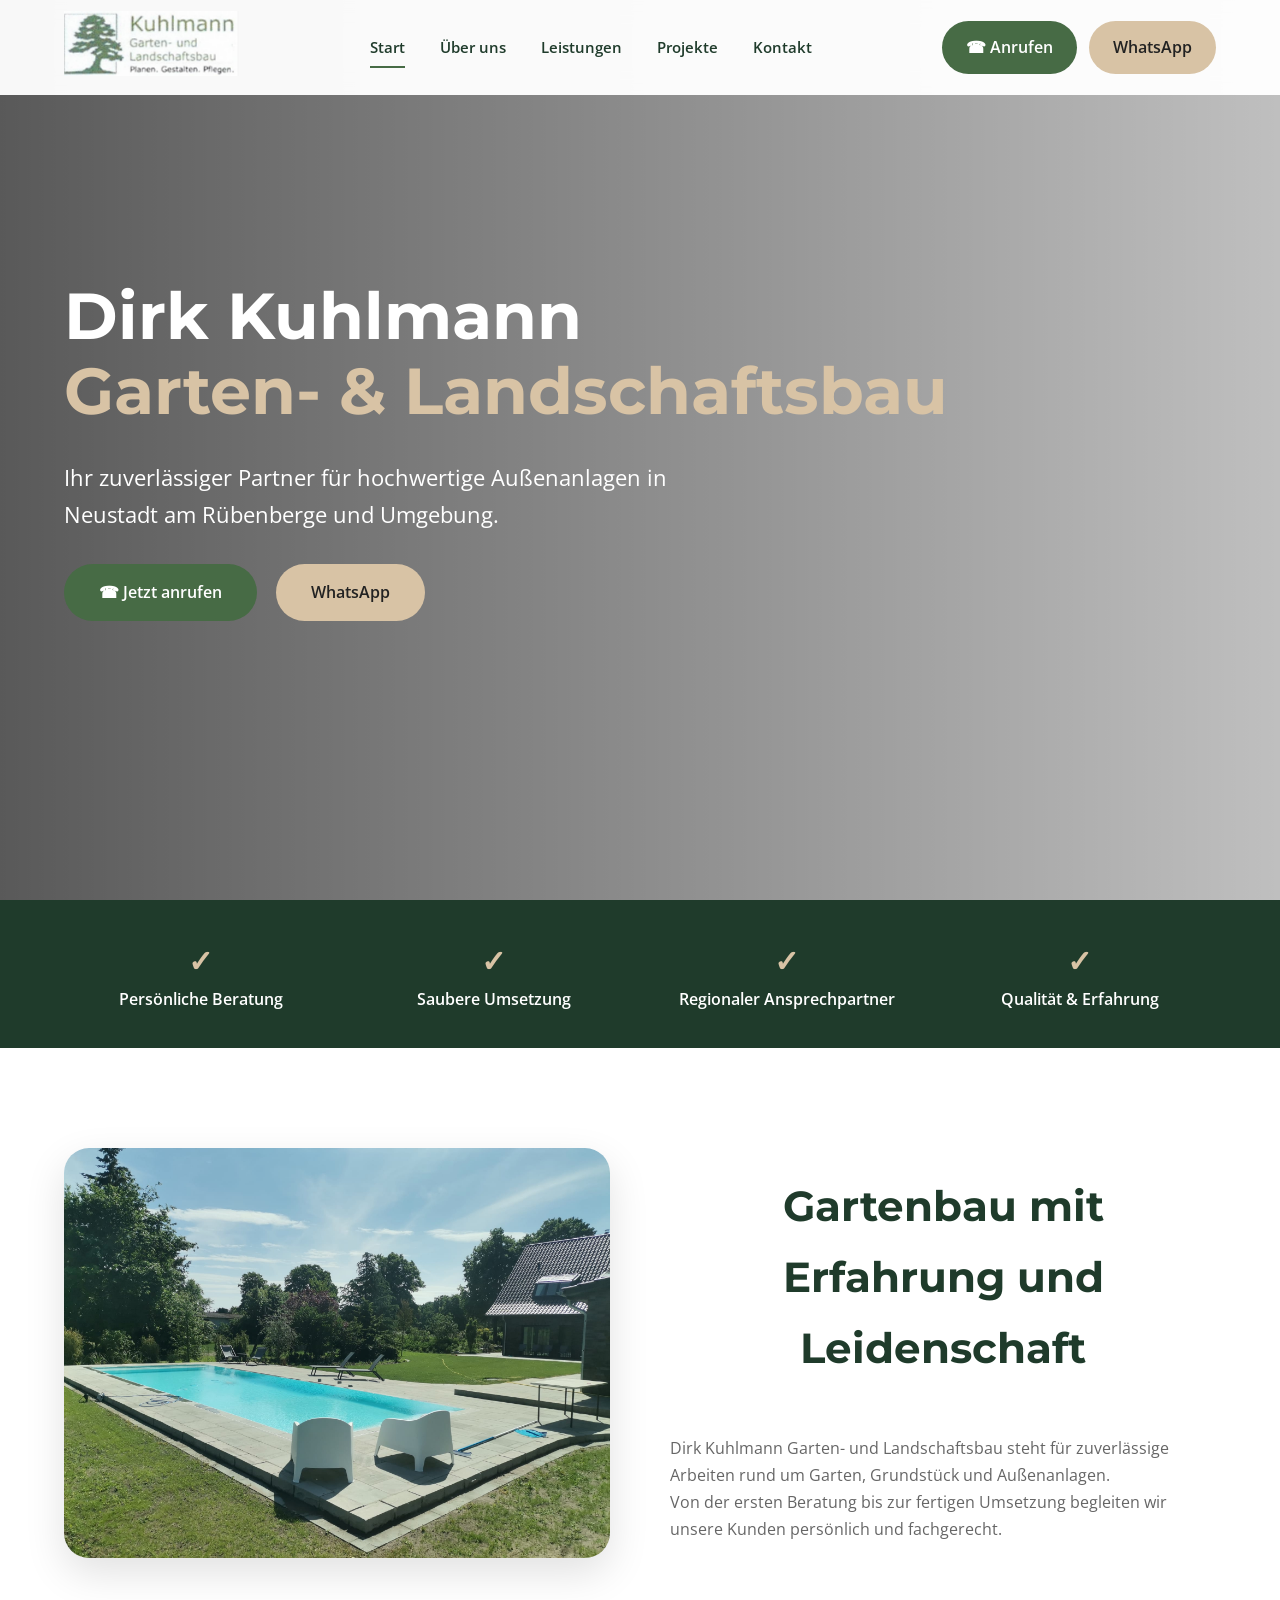
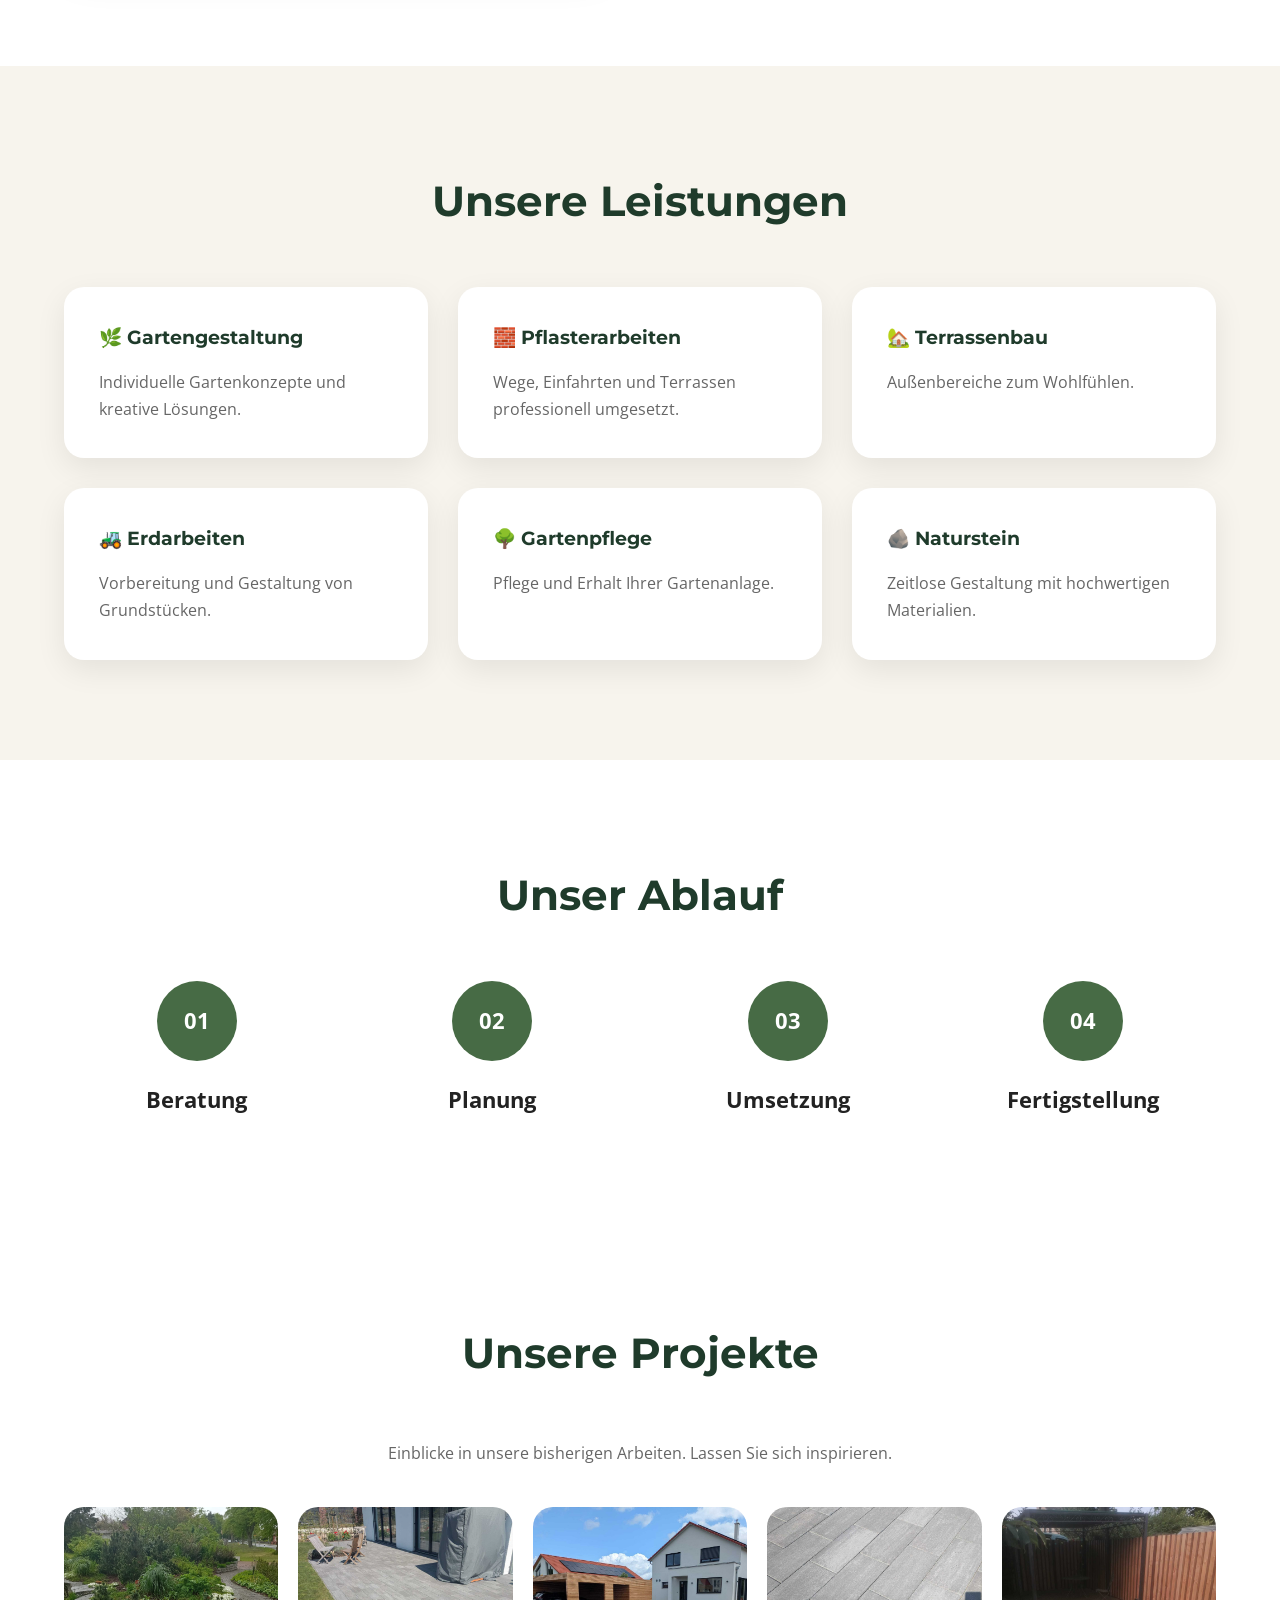
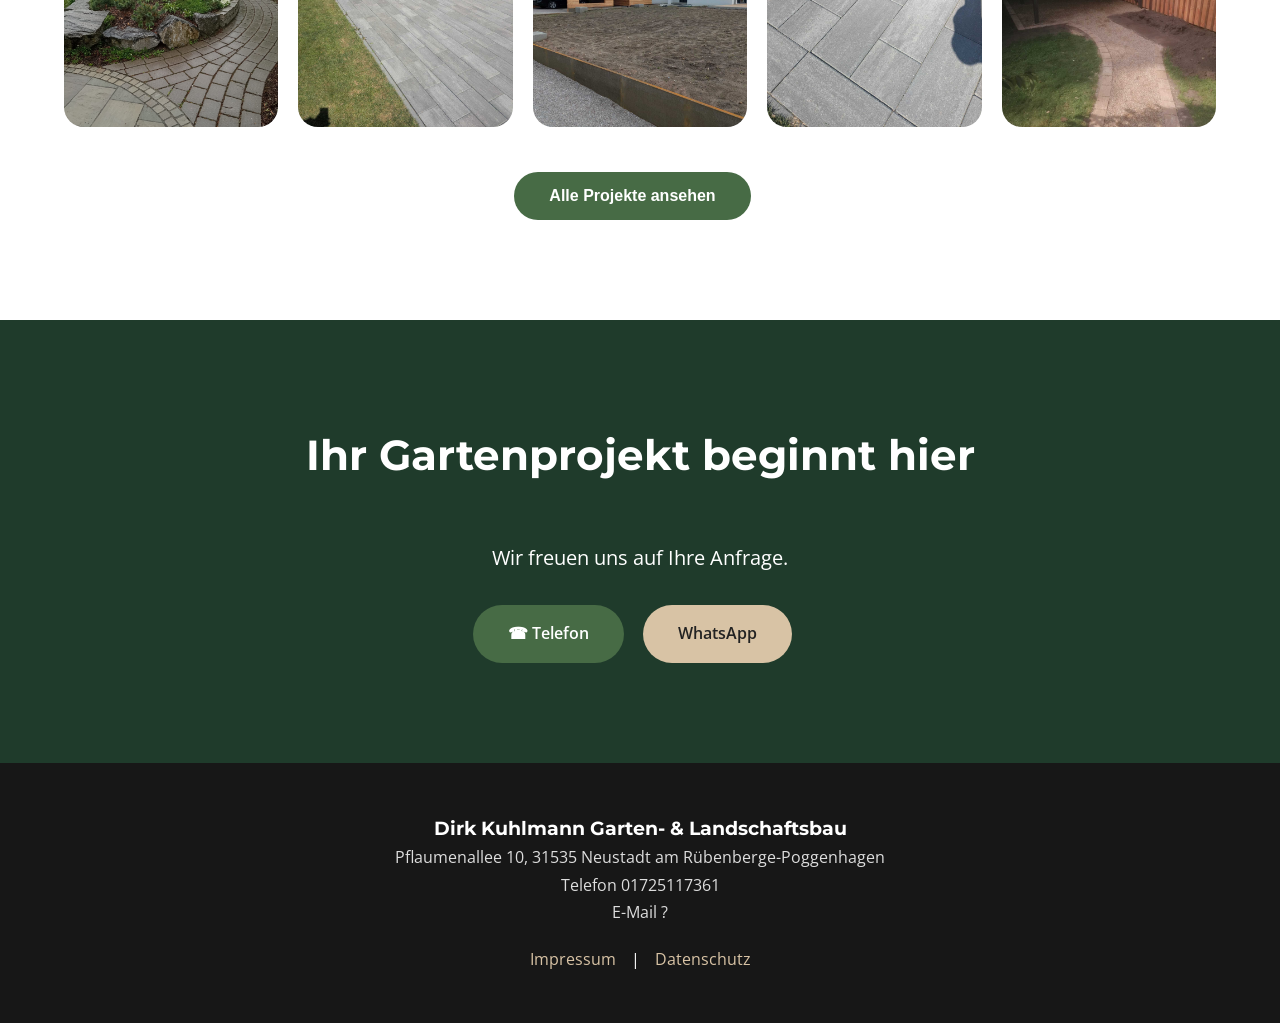
==== index.html @ e40515ea "Add files via upload" ====
<!DOCTYPE html>
<html lang="de">

<head>

<meta charset="UTF-8">
<meta name="viewport" content="width=device-width, initial-scale=1.0">


<title>
Dirk Kuhlmann Garten- & Landschaftsbau | Neustadt am Rübenberge
</title>


<meta name="description" content="
Dirk Kuhlmann Garten- und Landschaftsbau aus Neustadt am Rübenberge.
Gartengestaltung, Pflasterarbeiten, Terrassenbau und Außenanlagen.
">


<link rel="stylesheet" href="style.css">


<link href="https://fonts.googleapis.com/css2?family=Montserrat:wght@400;500;600;700&family=Open+Sans&display=swap" rel="stylesheet">


</head>



<body>




<!-- =========================
     HEADER
========================= -->


<header class="header">


<div class="container header-inner">



<div class="logo-area">

<img src="images/logo.png"
alt=""
class="logo">

</div>





<nav id="nav">


<a href="#start" class="active">
Start
</a>


<a href="#ueber-uns">
Über uns
</a>


<a href="#leistungen">
Leistungen
</a>


<a href="#projekte">
Projekte
</a>


<a href="#kontakt">
Kontakt
</a>



</nav>





<div class="header-actions">


<a href="tel:+491725117361"
class="nav-button">

☎ Anrufen

</a>



<a href="https://wa.me/491725117361"
class="nav-whatsapp">

WhatsApp

</a>



</div>





<div class="menu-button" id="menu">

☰

</div>



</div>


</header>









<!-- =========================
     HERO
========================= -->


<section class="hero" id="start">


<div class="overlay"></div>



<div class="container hero-content">


<h1>

Dirk Kuhlmann

<span>
Garten- & Landschaftsbau
</span>


</h1>



<p>

Ihr zuverlässiger Partner für hochwertige Außenanlagen
in Neustadt am Rübenberge und Umgebung.

</p>




<a href="tel:+491725117361"
class="button">

☎ Jetzt anrufen

</a>



<a href="https://wa.me/491725117361"
class="button light">

WhatsApp

</a>



</div>


</section>








<!-- =========================
     VORTEILE
========================= -->


<section class="advantages">


<div class="container advantage-grid">


<div>

<strong>
✓
</strong>

Persönliche Beratung

</div>



<div>

<strong>
✓
</strong>

Saubere Umsetzung

</div>



<div>

<strong>
✓
</strong>

Regionaler Ansprechpartner

</div>



<div>

<strong>
✓
</strong>

Qualität & Erfahrung

</div>


</div>


</section>








<!-- =========================
     ÜBER UNS
========================= -->


<section class="section" id="ueber-uns">


<div class="container about">


<div>

<img src="images/ueber-uns.jpeg"
alt="Dirk Kuhlmann Gartenbau">

</div>



<div>


<h2>
Gartenbau mit Erfahrung und Leidenschaft
</h2>



<p>

Dirk Kuhlmann Garten- und Landschaftsbau steht
für zuverlässige Arbeiten rund um Garten,
Grundstück und Außenanlagen.

</p>



<p>

Von der ersten Beratung bis zur fertigen Umsetzung
begleiten wir unsere Kunden persönlich und fachgerecht.

</p>



</div>



</div>


</section>









<!-- =========================
     LEISTUNGEN
========================= -->


<section class="section background" id="leistungen">


<div class="container">


<h2>
Unsere Leistungen
</h2>



<div class="services">



<div class="service">

<h3>
🌿 Gartengestaltung
</h3>

<p>
Individuelle Gartenkonzepte und kreative Lösungen.
</p>

</div>




<div class="service">

<h3>
🧱 Pflasterarbeiten
</h3>

<p>
Wege, Einfahrten und Terrassen professionell umgesetzt.
</p>

</div>





<div class="service">

<h3>
🏡 Terrassenbau
</h3>

<p>
Außenbereiche zum Wohlfühlen.
</p>

</div>





<div class="service">

<h3>
🚜 Erdarbeiten
</h3>

<p>
Vorbereitung und Gestaltung von Grundstücken.
</p>

</div>





<div class="service">

<h3>
🌳 Gartenpflege
</h3>

<p>
Pflege und Erhalt Ihrer Gartenanlage.
</p>

</div>





<div class="service">

<h3>
🪨 Naturstein
</h3>

<p>
Zeitlose Gestaltung mit hochwertigen Materialien.
</p>

</div>



</div>


</div>


</section>









<!-- =========================
     ABLAUF
========================= -->


<section class="section">


<div class="container">


<h2>
Unser Ablauf
</h2>



<div class="steps">


<div>

<span>
01
</span>

Beratung

</div>



<div>

<span>
02
</span>

Planung

</div>



<div>

<span>
03
</span>

Umsetzung

</div>



<div>

<span>
04
</span>

Fertigstellung

</div>


</div>



</div>


</section>









<!-- =========================
     GALERIE
========================= -->


<section class="section" id="projekte">


<div class="container">


<h2>
Unsere Projekte
</h2>



<p class="gallery-text">

Einblicke in unsere bisherigen Arbeiten.
Lassen Sie sich inspirieren.

</p>




<div class="gallery-preview">



<img src="images/galerie01.jpg"
class="gallery-image"
alt="Projekt 1">



<img src="images/galerie02.jpg"
class="gallery-image"
alt="Projekt 2">



<img src="images/galerie03.jpg"
class="gallery-image"
alt="Projekt 3">



<img src="images/galerie04.jpg"
class="gallery-image"
alt="Projekt 4">



<img src="images/galerie05.jpg"
class="gallery-image"
alt="Projekt 5">


</div>

<div class="gallery-button-container">

<button class="button gallery-all-button">
Alle Projekte ansehen
</button>

</div>



</div>


</section>









<!-- =========================
     KONTAKT
========================= -->


<section class="contact" id="kontakt">


<div class="container">


<h2>
Ihr Gartenprojekt beginnt hier
</h2>



<p>

Wir freuen uns auf Ihre Anfrage.

</p>



<a href="tel:+491725117361"
class="button">

☎ Telefon

</a>




<a href="https://wa.me/491725117361"
class="button light">

WhatsApp

</a>



</div>


</section>








<!-- =========================
     FOOTER
========================= -->


<footer>


<div class="container">


<h3>
Dirk Kuhlmann Garten- & Landschaftsbau
</h3>



<p>

Pflaumenallee 10, 31535 Neustadt am Rübenberge-Poggenhagen<br>

Telefon 01725117361<br>

E-Mail ?

</p>



<div class="footer-links">


<a href="impressum.html">
Impressum
</a>


<span>
|
</span>


<a href="datenschutz.html">
Datenschutz
</a>


</div>



</div>


</footer>









<!-- =========================
     LIGHTBOX
========================= -->


<div class="lightbox" id="lightbox">


<button class="lightbox-close">
×
</button>



<button class="lightbox-prev">
❮
</button>




<img id="lightbox-image"
alt="Galerie Bild">





<button class="lightbox-next">
❯
</button>



</div>






<script src="script.js"></script>


</body>

</html>
---- style.css ----
/* =========================
   VARIABLEN
========================= */

:root {

    --green-dark: #1f3b2b;
    --green: #476b45;
    --green-light: #6f8f5b;

    --sand: #d8c3a5;
    --cream: #f7f4ed;

    --dark: #222;
    --gray: #666;

    --shadow: 0 15px 40px rgba(0,0,0,.12);

}



/* =========================
   RESET
========================= */


* {

    margin:0;
    padding:0;
    box-sizing:border-box;

}


html {

    scroll-behavior:smooth;

}


body {

    font-family:
    'Open Sans',
    sans-serif;

    color:var(--dark);

    line-height:1.7;

}



h1,
h2,
h3 {

    font-family:
    'Montserrat',
    sans-serif;

}



h2 {

    font-size:42px;

    text-align:center;

    margin-bottom:50px;

    color:var(--green-dark);

}



p {

    color:var(--gray);

}



.container {

    width:90%;

    max-width:1200px;

    margin:auto;

}






/* =========================
   HEADER
========================= */


.header {

    position:fixed;

    top:0;

    left:0;

    width:100%;

    z-index:1000;

    background:

    rgba(255,255,255,.96);

    backdrop-filter:blur(10px);

    transition:.3s;

}



.header.scrolled {

    box-shadow:

    0 10px 30px rgba(0,0,0,.15);

}



.header-inner {

    height:95px;

    display:flex;

    align-items:center;

    justify-content:space-between;

    gap:30px;

}



.logo {

    height:65px;

    width:auto;

}



nav {

    display:flex;

    align-items:center;

    gap:35px;

}



nav a {

    position:relative;

    text-decoration:none;

    color:var(--green-dark);

    font-weight:600;

    font-size:15px;

    transition:.3s;

}



nav a::after {

    content:"";

    position:absolute;

    left:0;

    bottom:-8px;

    width:0;

    height:2px;

    background:var(--green);

    transition:.3s;

}



nav a:hover::after,
nav a.active::after {

    width:100%;

}



nav a:hover {

    color:var(--green);

}



.header-actions {

    display:flex;

    gap:12px;

    align-items:center;

}



.nav-button,
.nav-whatsapp {

    padding:13px 24px;

    border-radius:30px;

    text-decoration:none;

    font-weight:600;

    transition:.3s;

}



.nav-button {

    background:var(--green);

    color:white;

}



.nav-button:hover {

    background:var(--green-dark);

    transform:translateY(-2px);

}



.nav-whatsapp {

    background:var(--sand);

    color:#222;

}



.nav-whatsapp:hover {

    transform:translateY(-2px);

    box-shadow:var(--shadow);

}



.menu-button {

    display:none;

    font-size:32px;

    cursor:pointer;

}








/* =========================
   HERO
========================= */


.hero {

    height:100vh;

    min-height:700px;

    background:

    url(images/hero.jpg)

    center/cover;

    display:flex;

    align-items:center;

    position:relative;

}



.overlay {

    position:absolute;

    inset:0;

    background:

    linear-gradient(
    90deg,
    rgba(0,0,0,.65),
    rgba(0,0,0,.25)
    );

}



.hero-content {

    position:relative;

}



.hero h1 {

    color:white;

    font-size:65px;

    line-height:1.15;

}



.hero h1 span {

    display:block;

    color:var(--sand);

}



.hero p {

    color:white;

    max-width:650px;

    font-size:22px;

    margin:30px 0;

}






/* =========================
   BUTTONS
========================= */


.button {

    display:inline-block;

    padding:15px 35px;

    background:var(--green);

    color:white;

    text-decoration:none;

    border-radius:40px;

    font-weight:600;

    margin-right:15px;

    transition:.3s;

}



.button:hover {

    transform:translateY(-3px);

    box-shadow:var(--shadow);

}



.button.light {

    background:var(--sand);

    color:#222;

}








/* =========================
   VORTEILE
========================= */


.advantages {

    background:var(--green-dark);

    padding:35px 0;

}



.advantage-grid {

    display:grid;

    grid-template-columns:repeat(4,1fr);

    gap:20px;

}



.advantage-grid div {

    text-align:center;

    color:white;

    font-weight:600;

}



.advantage-grid strong {

    display:block;

    color:var(--sand);

    font-size:30px;

}








/* =========================
   SECTIONS
========================= */


.section {

    padding:100px 0;

}



.background {

    background:var(--cream);

}







/* =========================
   ÜBER UNS
========================= */


.about {

    display:grid;

    grid-template-columns:1fr 1fr;

    gap:60px;

    align-items:center;

}



.about img {

    width:100%;

    border-radius:25px;

    box-shadow:var(--shadow);

}








/* =========================
   LEISTUNGEN
========================= */


.services {

    display:grid;

    grid-template-columns:repeat(3,1fr);

    gap:30px;

}



.service {

    background:white;

    padding:35px;

    border-radius:20px;

    box-shadow:

    0 10px 30px rgba(0,0,0,.08);

    transition:.3s;

}



.service:hover {

    transform:translateY(-8px);

}



.service h3 {

    color:var(--green-dark);

    margin-bottom:15px;

}








/* =========================
   ABLAUF
========================= */


.steps {

    display:grid;

    grid-template-columns:repeat(4,1fr);

    gap:30px;

}



.steps div {

    text-align:center;

    font-size:22px;

    font-weight:bold;

}



.steps span {

    display:flex;

    align-items:center;

    justify-content:center;

    margin:0 auto 20px;

    height:80px;

    width:80px;

    border-radius:50%;

    background:var(--green);

    color:white;

}








/* =========================
   GALERIE
========================= */


.gallery-text {

    text-align:center;

    margin-bottom:40px;

}



.gallery-preview {

    display:grid;

    grid-template-columns:repeat(5,1fr);

    gap:20px;

}



.gallery-preview img {

    width:100%;

    height:220px;

    object-fit:cover;

    border-radius:20px;

    cursor:pointer;

    transition:.3s;

}



.gallery-preview img:hover {

    transform:scale(1.04);

    box-shadow:var(--shadow);

}








/* =========================
   LIGHTBOX
========================= */


.lightbox {

    display:none;

    position:fixed;

    inset:0;

    background:

    rgba(0,0,0,.92);

    justify-content:center;

    align-items:center;

    z-index:2000;

}



.lightbox img {

    max-width:85%;

    max-height:85%;

    border-radius:20px;

}



.lightbox button {

    position:absolute;

    background:none;

    border:none;

    color:white;

    cursor:pointer;

    font-size:45px;

}



.lightbox-close {

    top:30px;

    right:40px;

}



.lightbox-prev {

    left:40px;

}



.lightbox-next {

    right:40px;

}








/* =========================
   KONTAKT
========================= */


.contact {

    background:var(--green-dark);

    padding:100px 0;

    text-align:center;

}



.contact h2 {

    color:white;

}



.contact p {

    color:white;

    font-size:20px;

    margin-bottom:30px;

}








/* =========================
   FOOTER
========================= */


footer {

    background:#171717;

    color:white;

    text-align:center;

    padding:50px 0;

}



footer p {

    color:#ddd;

}



.footer-links {

    margin-top:20px;

    display:flex;

    justify-content:center;

    gap:15px;

}



.footer-links a {

    color:var(--sand);

    text-decoration:none;

}



.footer-links a:hover {

    color:white;

}








/* =========================
   ANIMATIONEN
========================= */


.hidden {

    opacity:0;

    transform:translateY(40px);

    transition:.7s;

}



.visible {

    opacity:1;

    transform:translateY(0);

}








/* =========================
   TABLET
========================= */


@media(max-width:1000px){


.header-actions {

    display:none;

}



.services {

    grid-template-columns:repeat(2,1fr);

}



.gallery-preview {

    grid-template-columns:repeat(3,1fr);

}



.steps {

    grid-template-columns:repeat(2,1fr);

}



.advantage-grid {

    grid-template-columns:repeat(2,1fr);

}



.hero h1 {

    font-size:50px;

}


}








/* =========================
   MOBILE
========================= */


@media(max-width:750px){


.header-inner {

    height:80px;

}



.menu-button {

    display:block;

}



nav {

    position:absolute;

    top:80px;

    left:0;

    width:100%;

    background:white;

    display:none;

    flex-direction:column;

    padding:30px;

}



nav.active {

    display:flex;

}



nav a {

    font-size:18px;

}



.hero h1 {

    font-size:38px;

}



.hero p {

    font-size:18px;

}



.button {

    width:100%;

    text-align:center;

    margin:8px 0;

}



.about,
.services,
.steps,
.advantage-grid {

    grid-template-columns:1fr;

}



.gallery-preview {

    grid-template-columns:repeat(2,1fr);

}



h2 {

    font-size:32px;

}


}






@media(max-width:450px){


.gallery-preview {

    grid-template-columns:1fr;

}


}

/* =========================
   Galerie Button
========================= */


.gallery-button-container {

    text-align:center;

    margin-top:45px;

}



.gallery-all-button {

    border:none;

    cursor:pointer;

    font-size:16px;

}
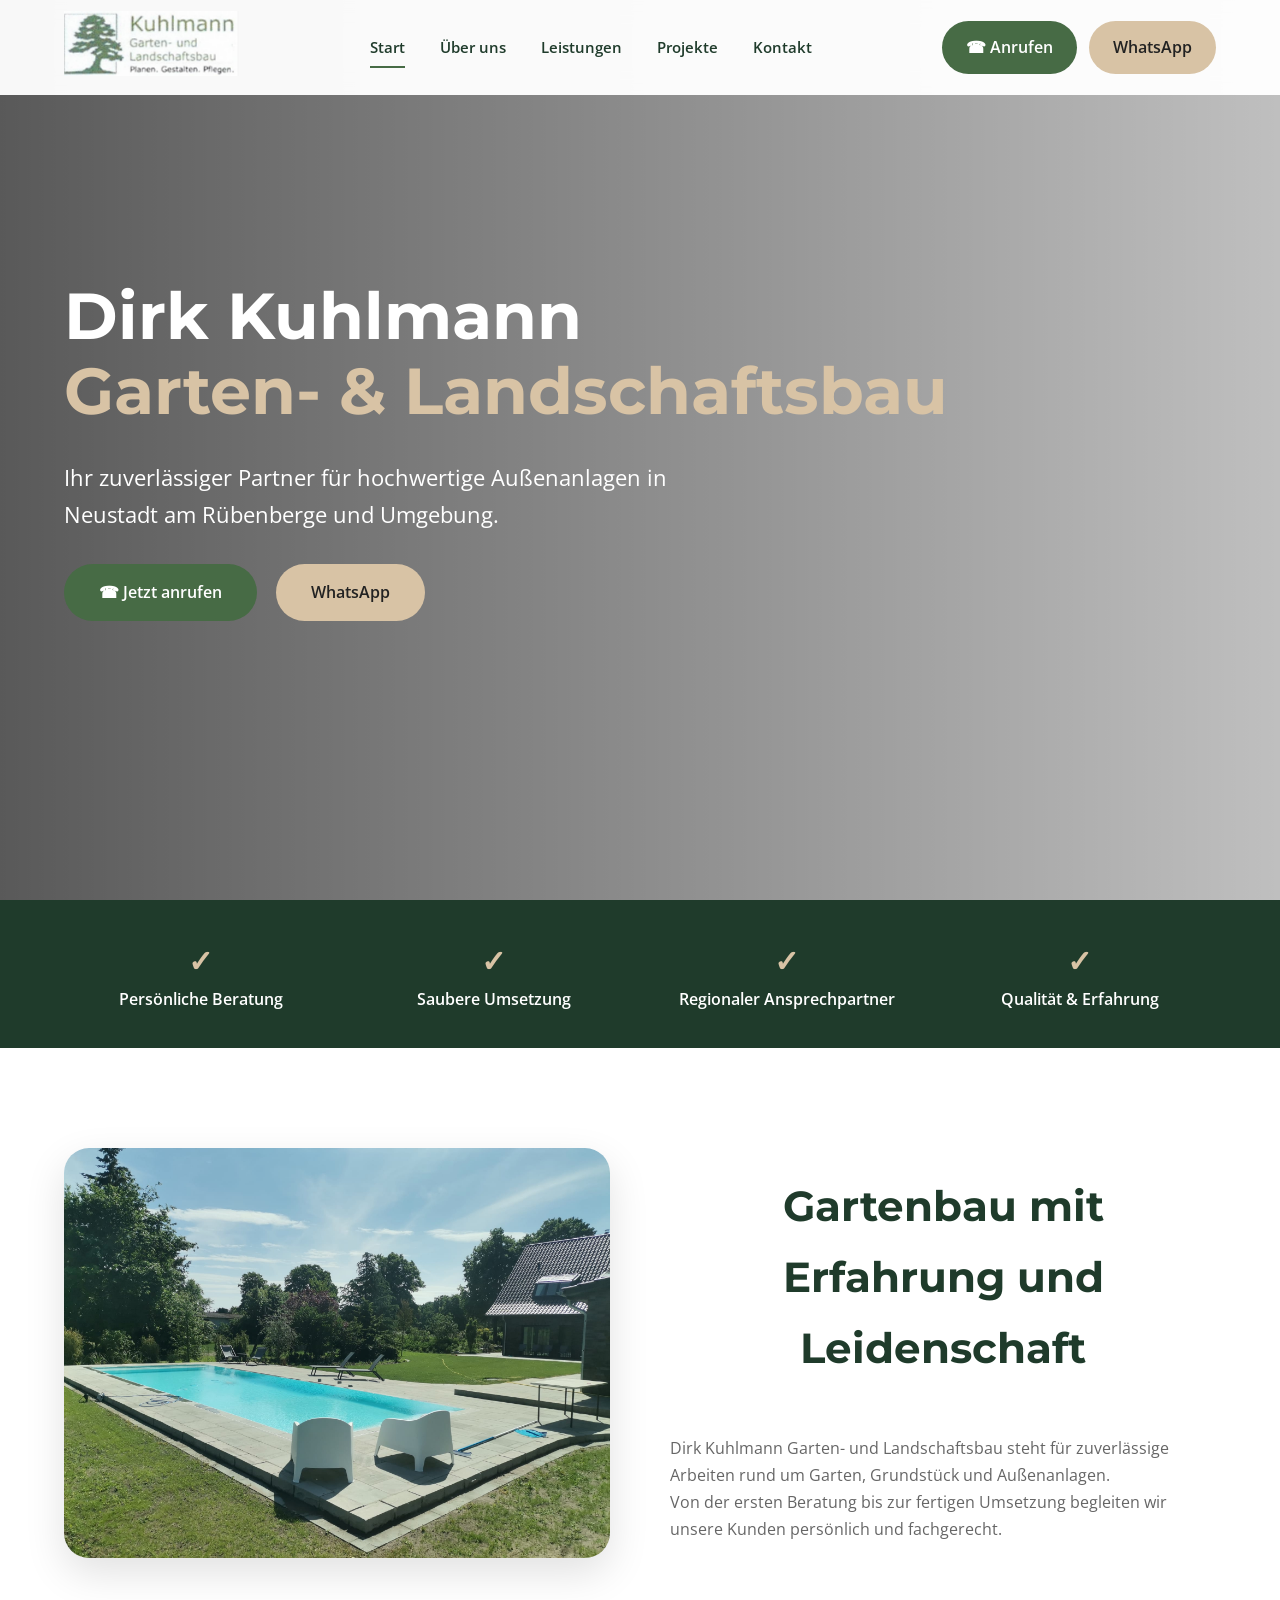
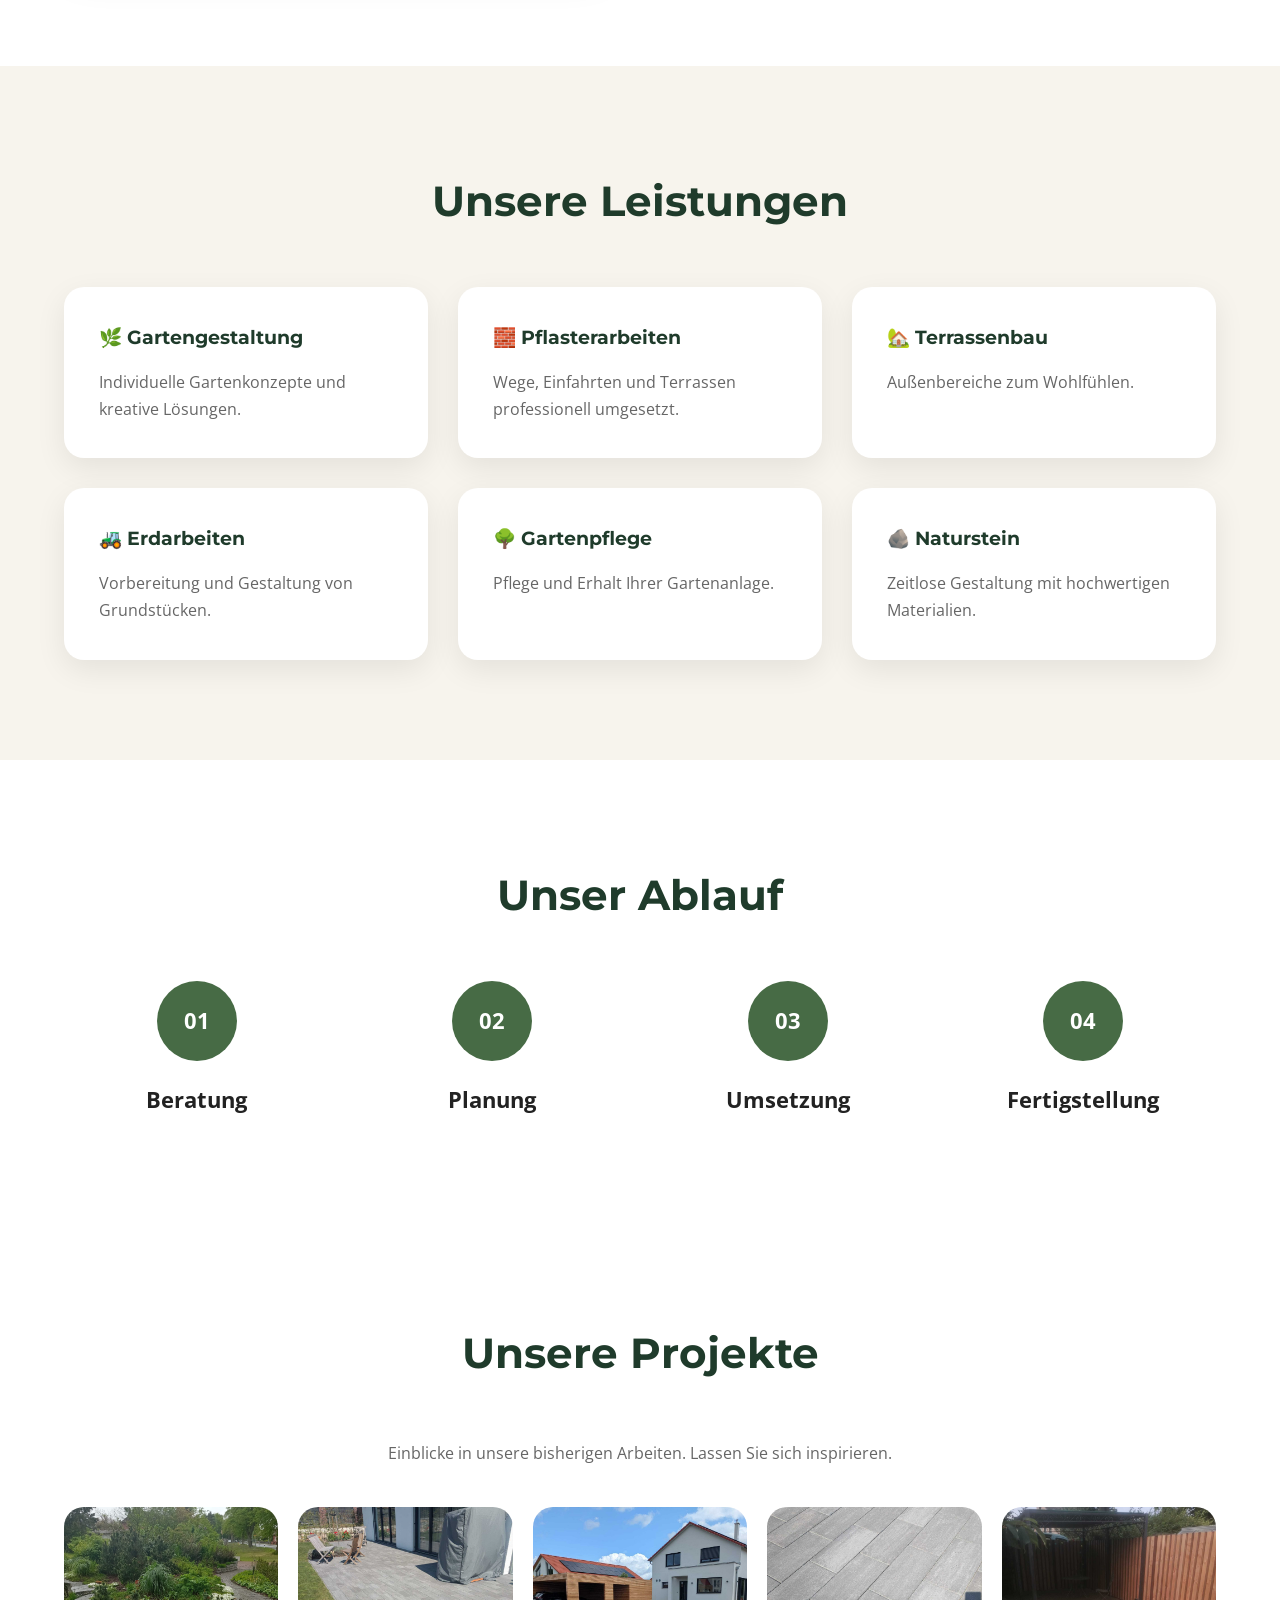
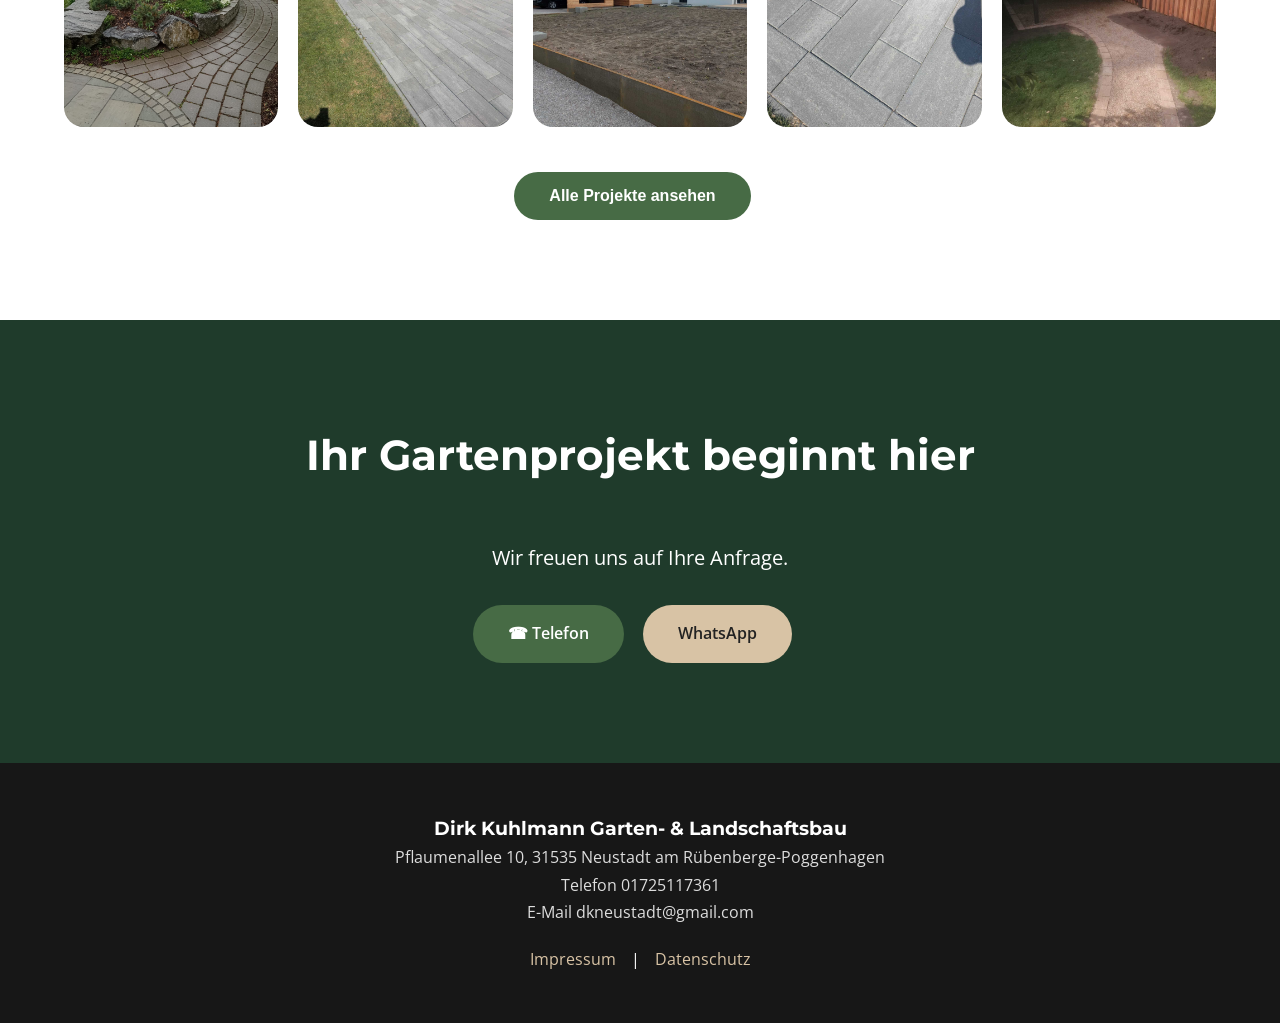
==== commit c5962950: "Update index.html" ====
--- a/index.html
+++ b/index.html
@@ -721,7 +721,7 @@
 
 Telefon 01725117361<br>
 
-E-Mail ?
+E-Mail dkneustadt@gmail.com
 
 </p>
 
@@ -808,4 +808,4 @@
 
 </body>
 
-</html>+</html>
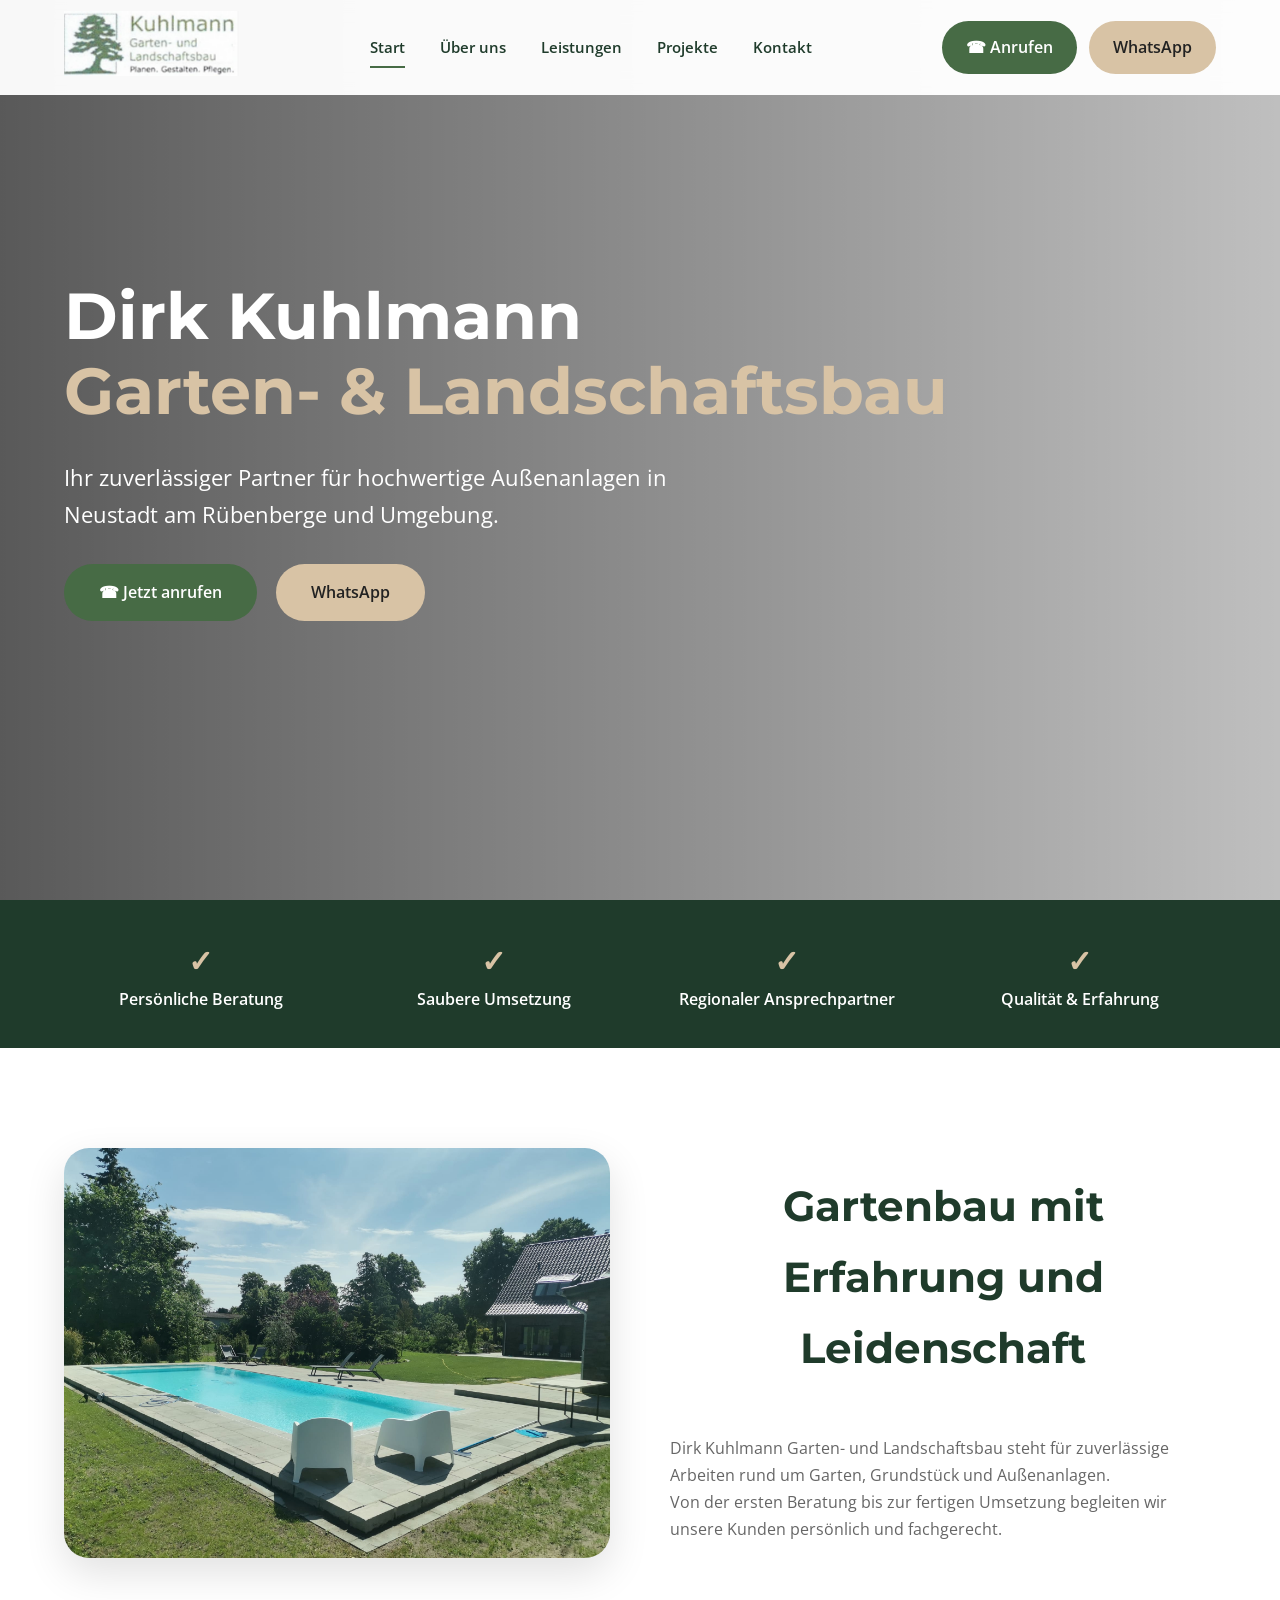
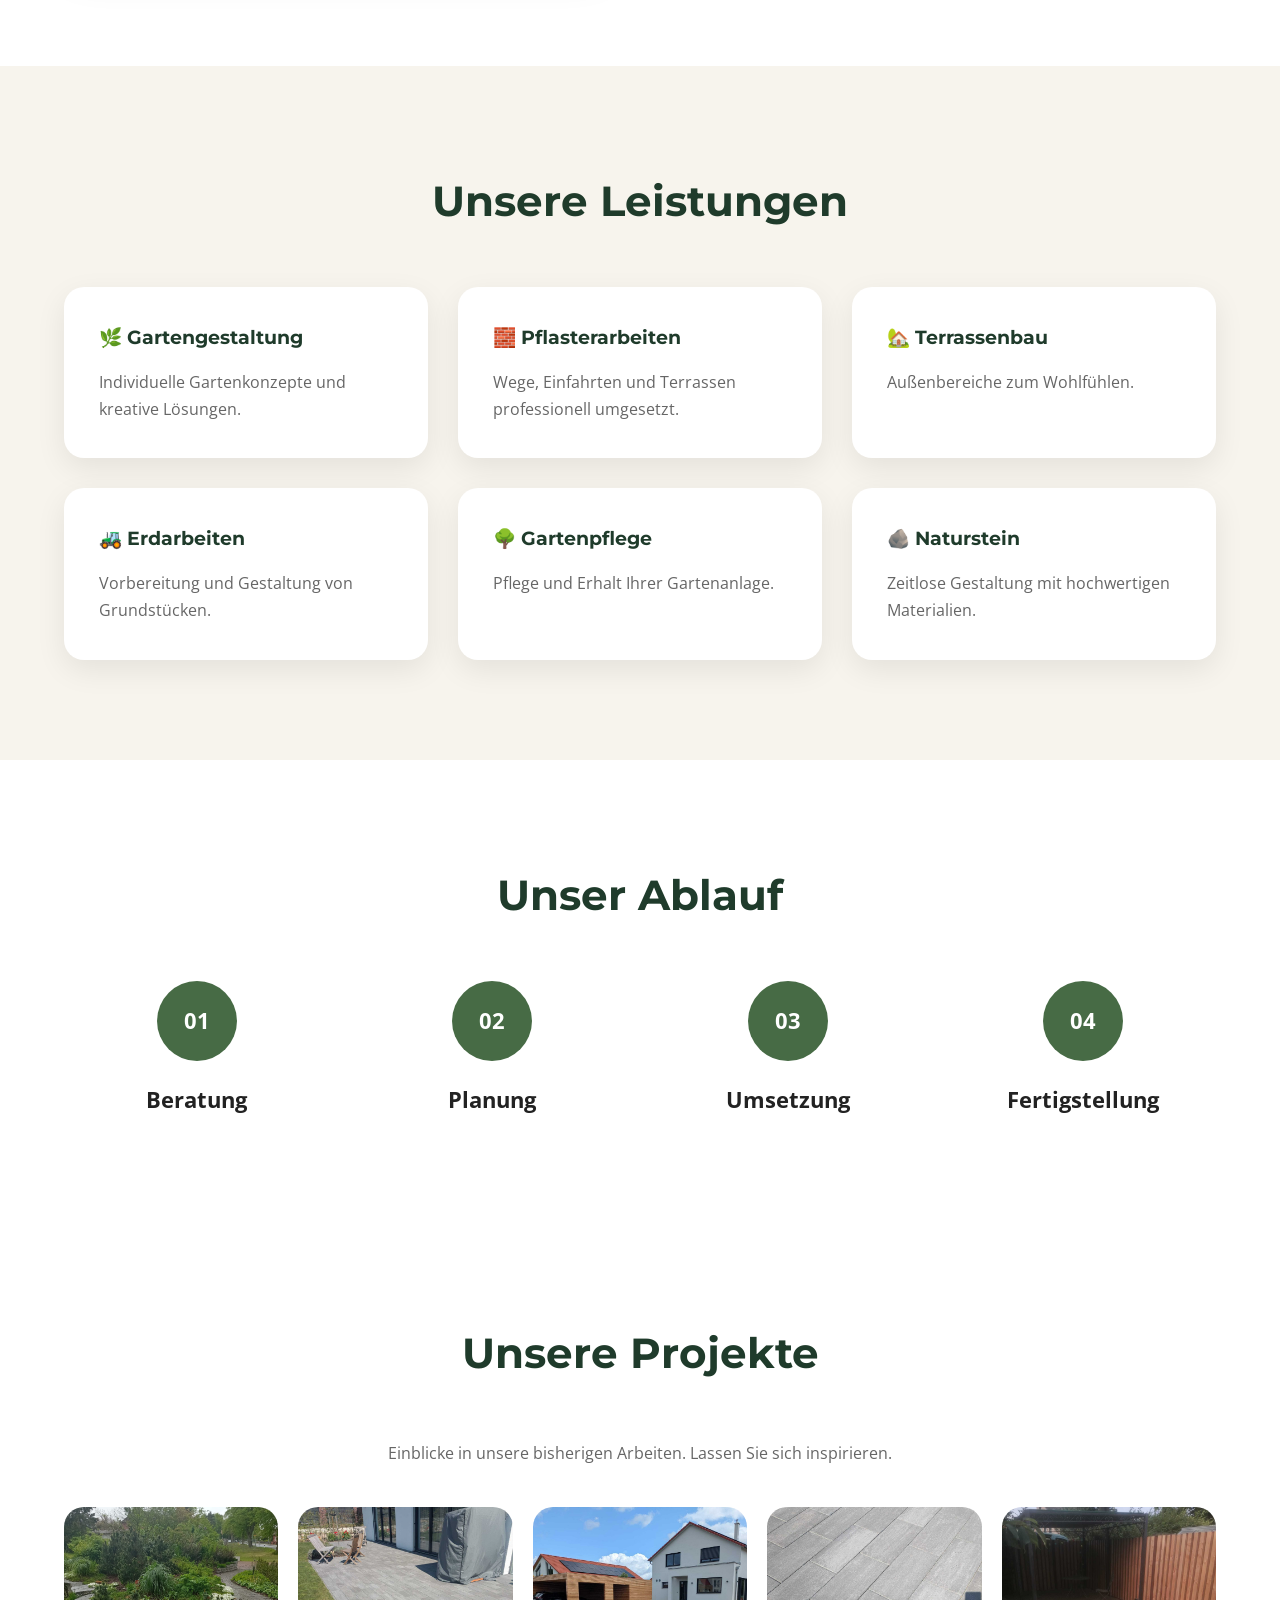
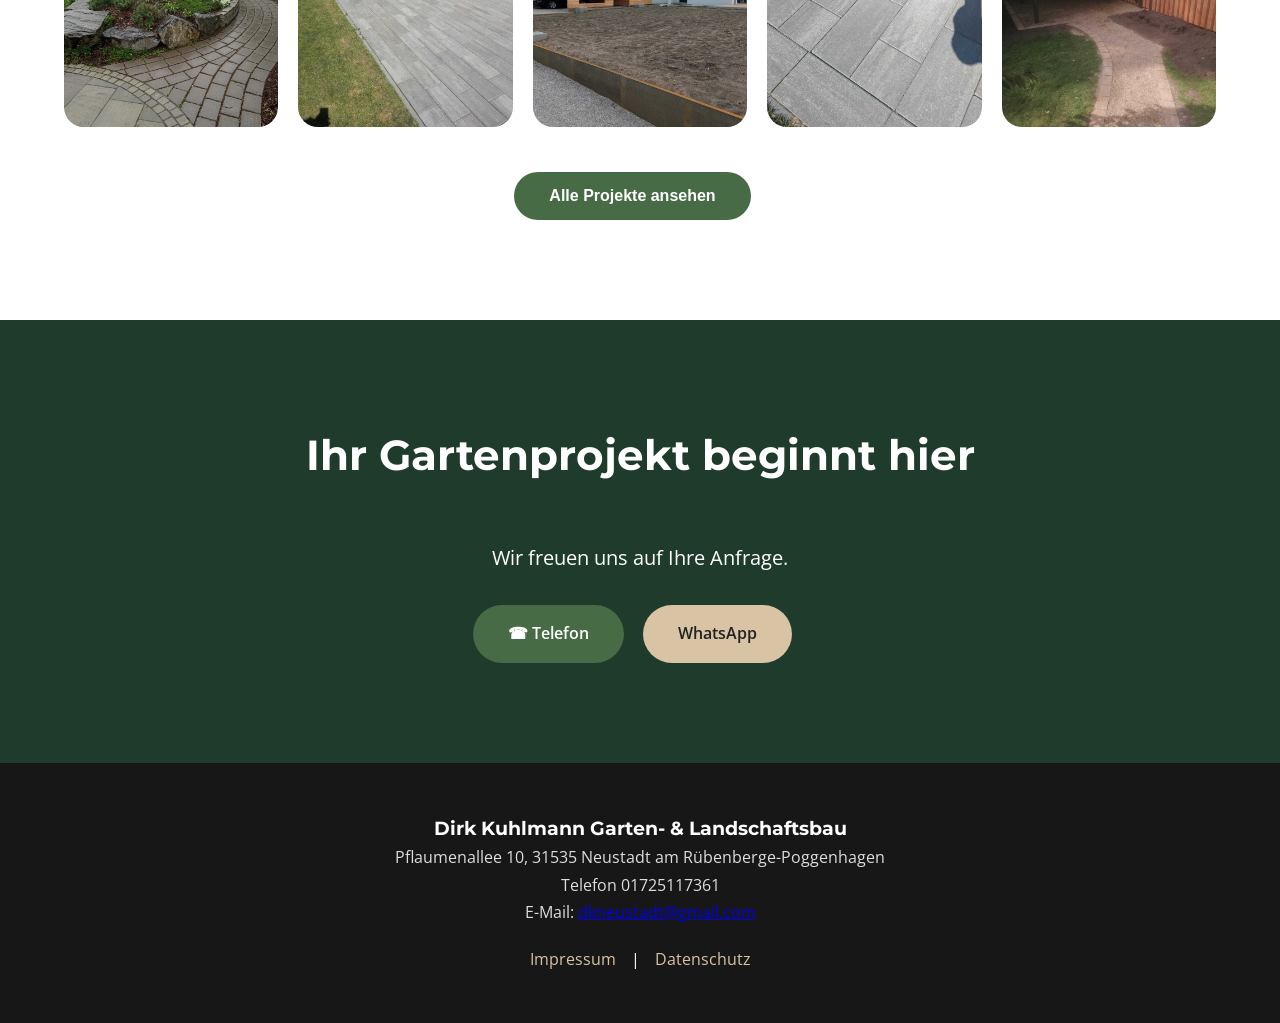
==== commit a6494219: "Fix HTML encoding issues in index.html" ====
--- a/index.html
+++ b/index.html
@@ -721,7 +721,10 @@
 
 Telefon 01725117361<br>
 
-E-Mail dkneustadt@gmail.com
+    E-Mail:
+    <a href="mailto:dkneustadt@gmail.com">
+        dkneustadt@gmail.com
+    </a>
 
 </p>
 
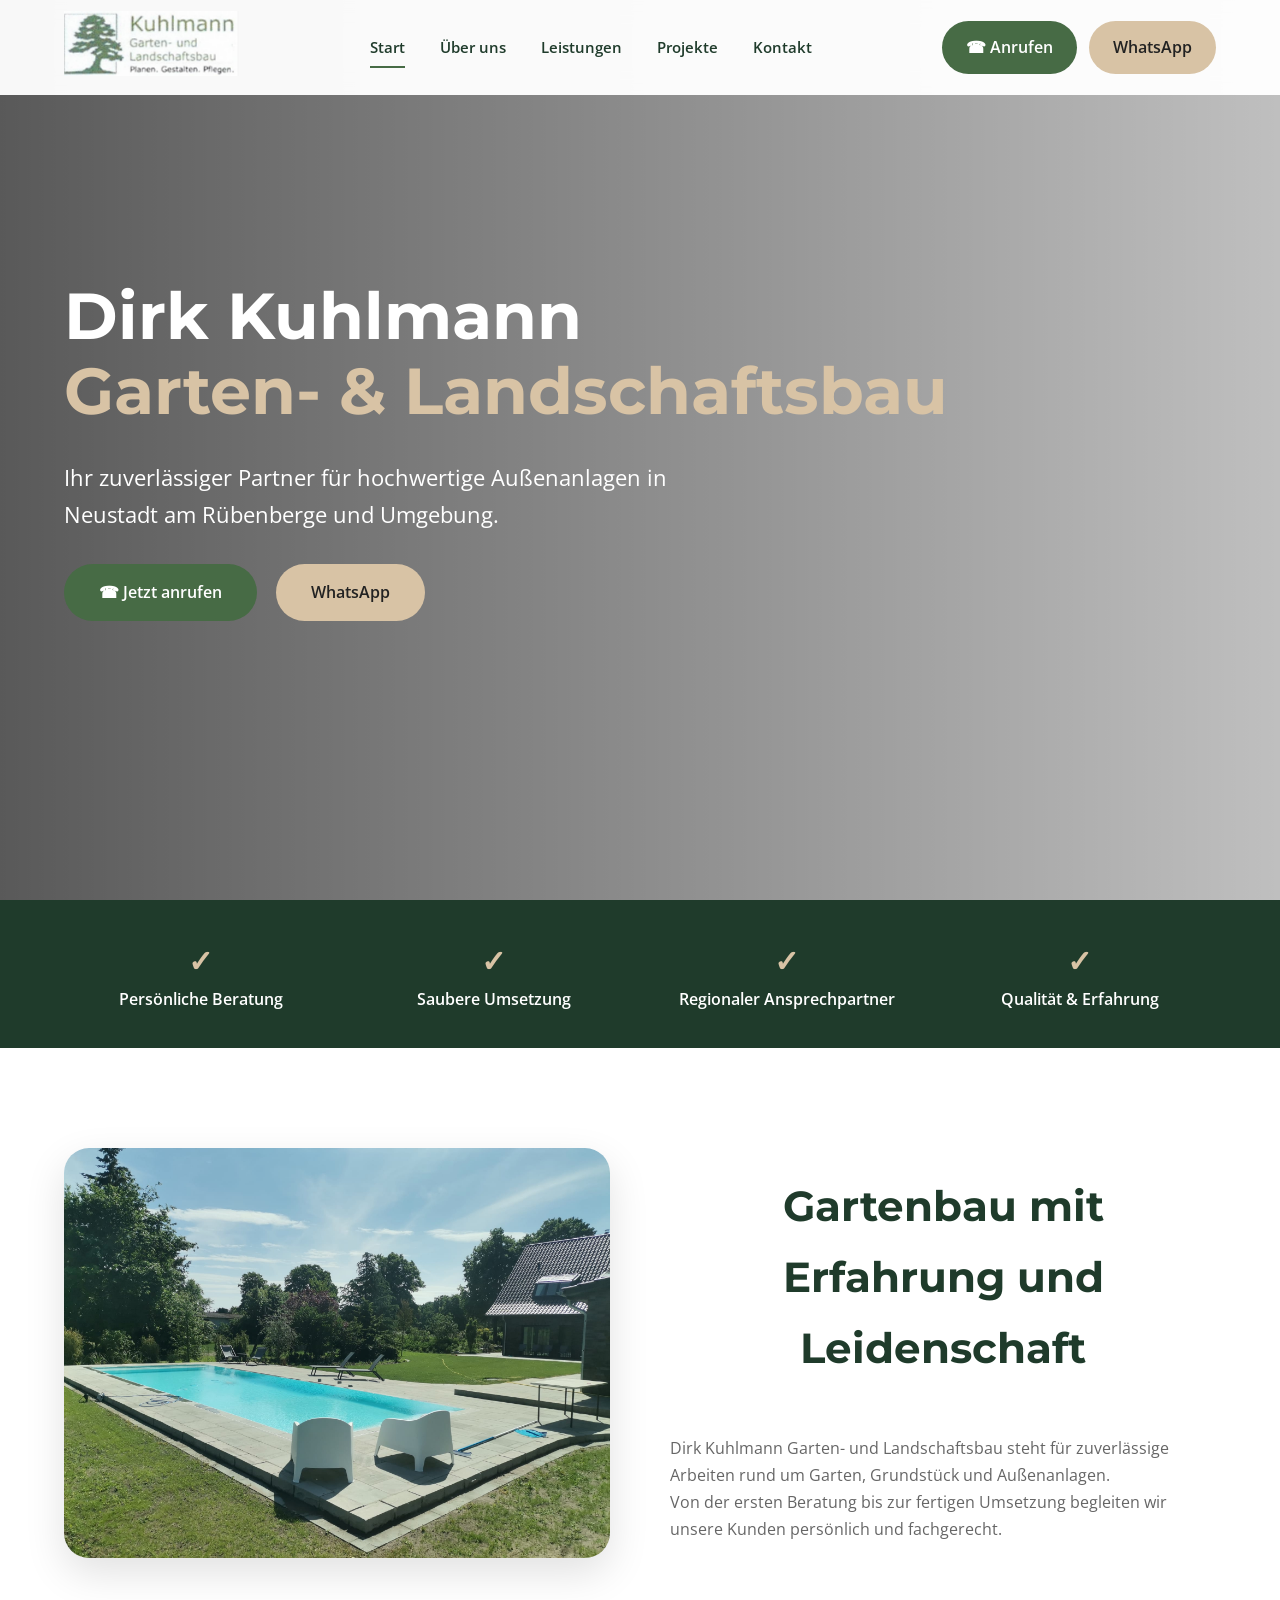
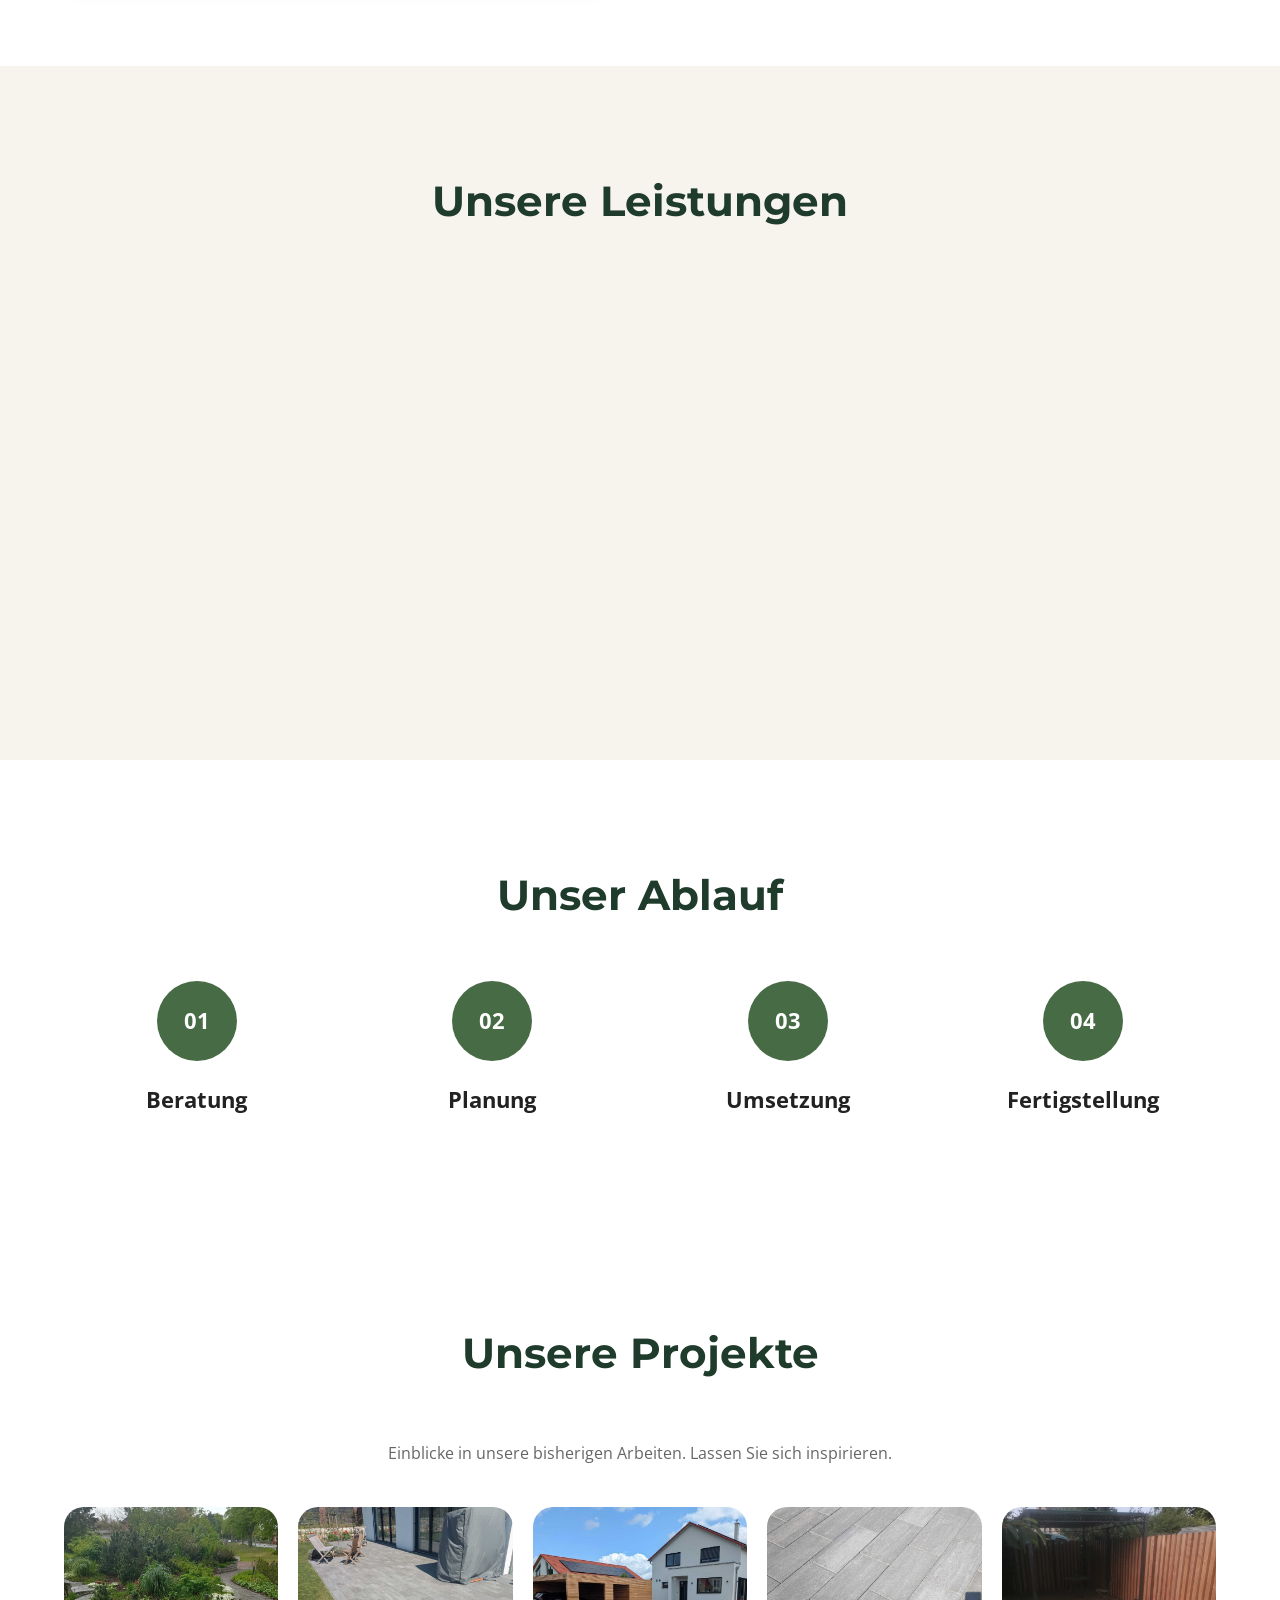
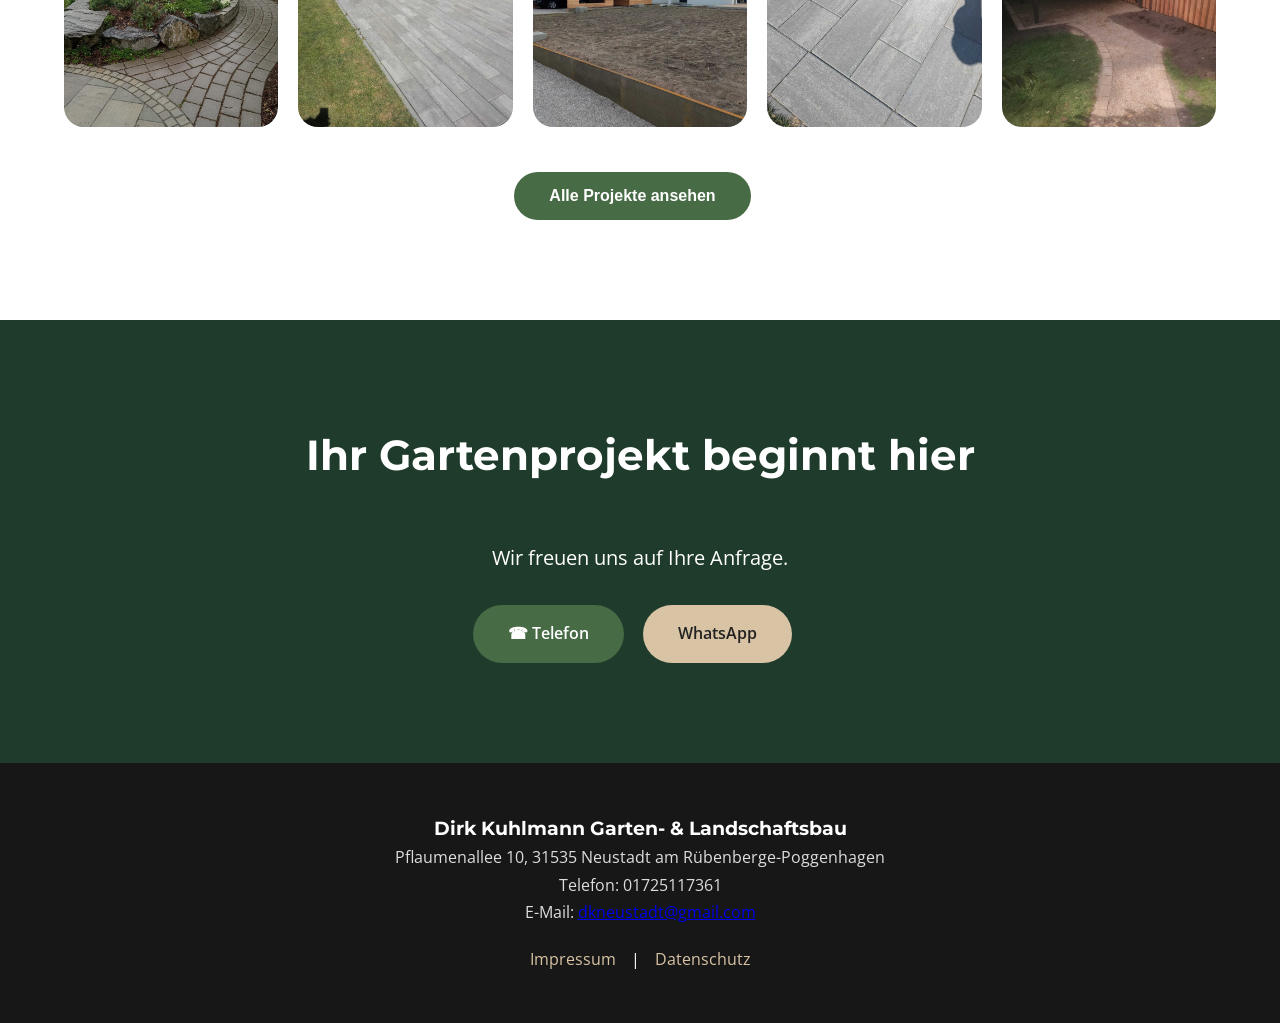
==== commit 7520a59a: "Update index.html" ====
--- a/index.html
+++ b/index.html
@@ -719,7 +719,7 @@
 
 Pflaumenallee 10, 31535 Neustadt am Rübenberge-Poggenhagen<br>
 
-Telefon 01725117361<br>
+Telefon: 01725117361<br>
 
     E-Mail:
     <a href="mailto:dkneustadt@gmail.com">
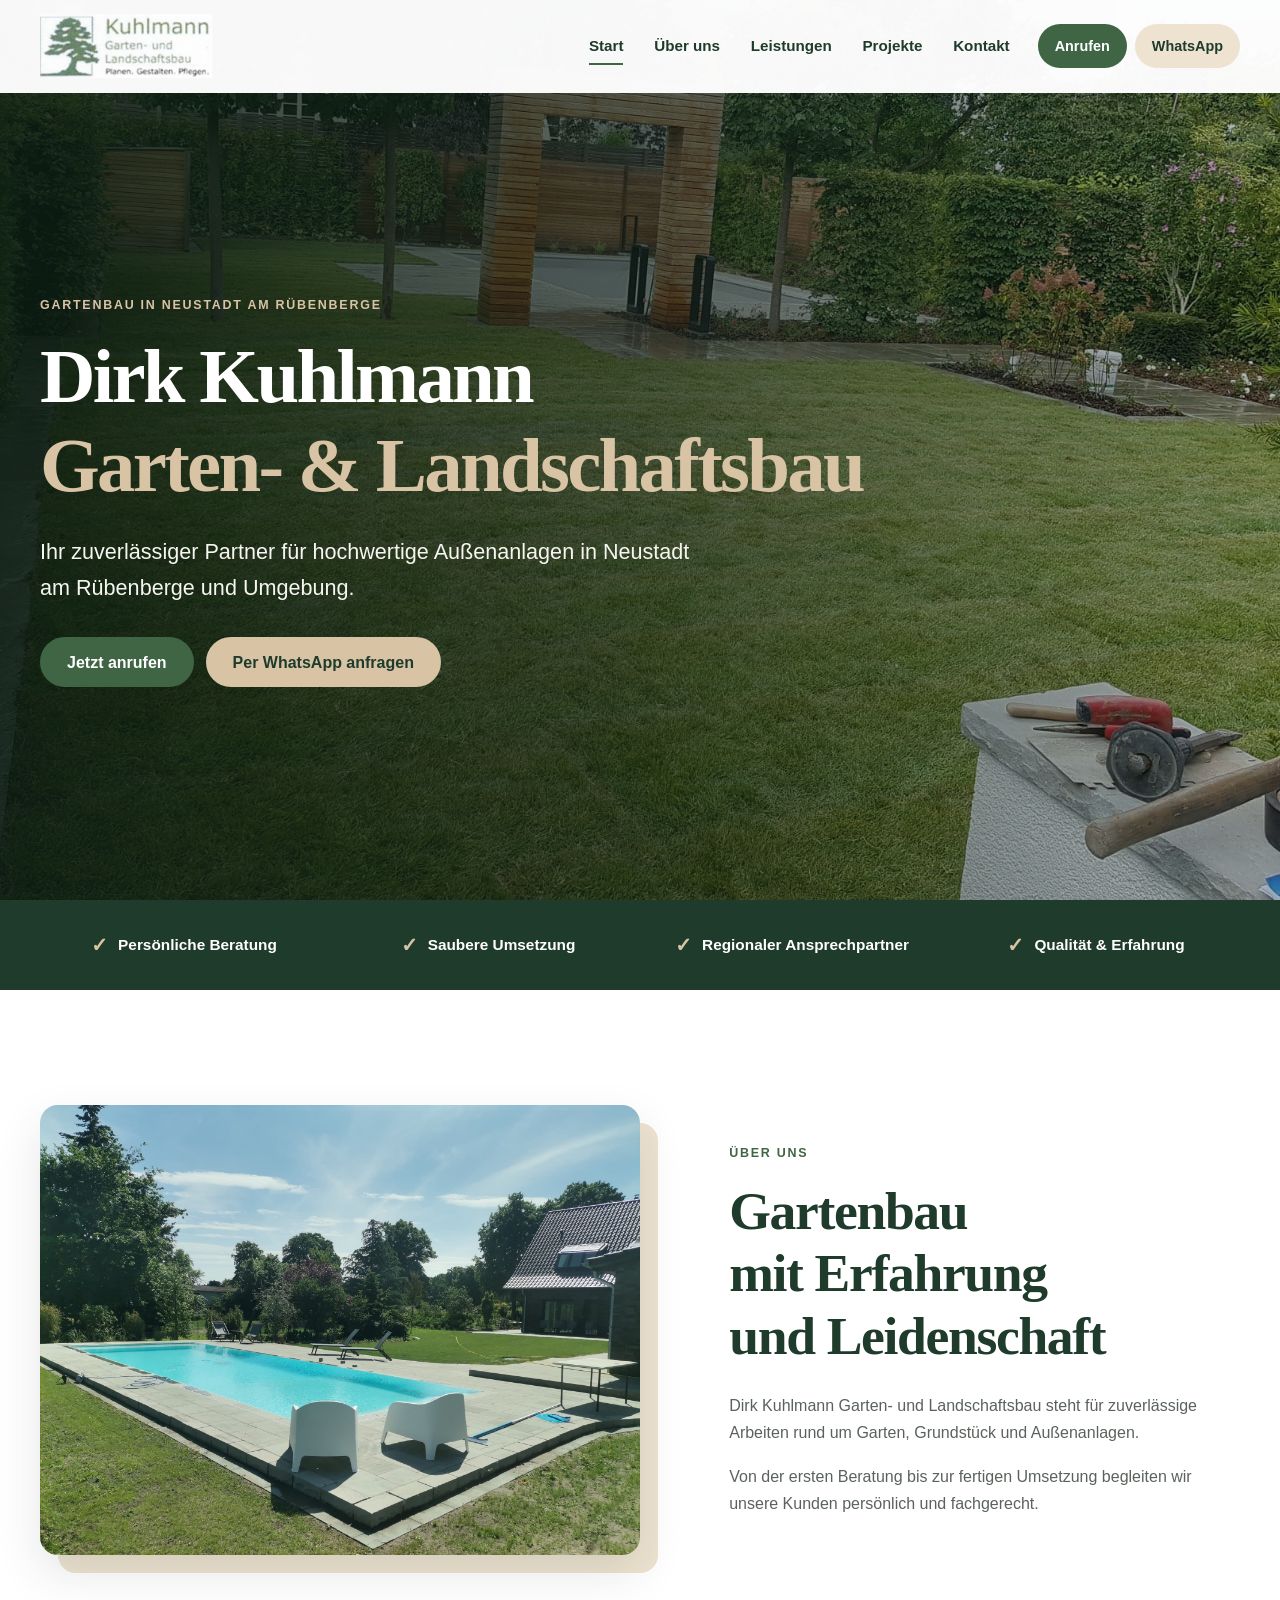
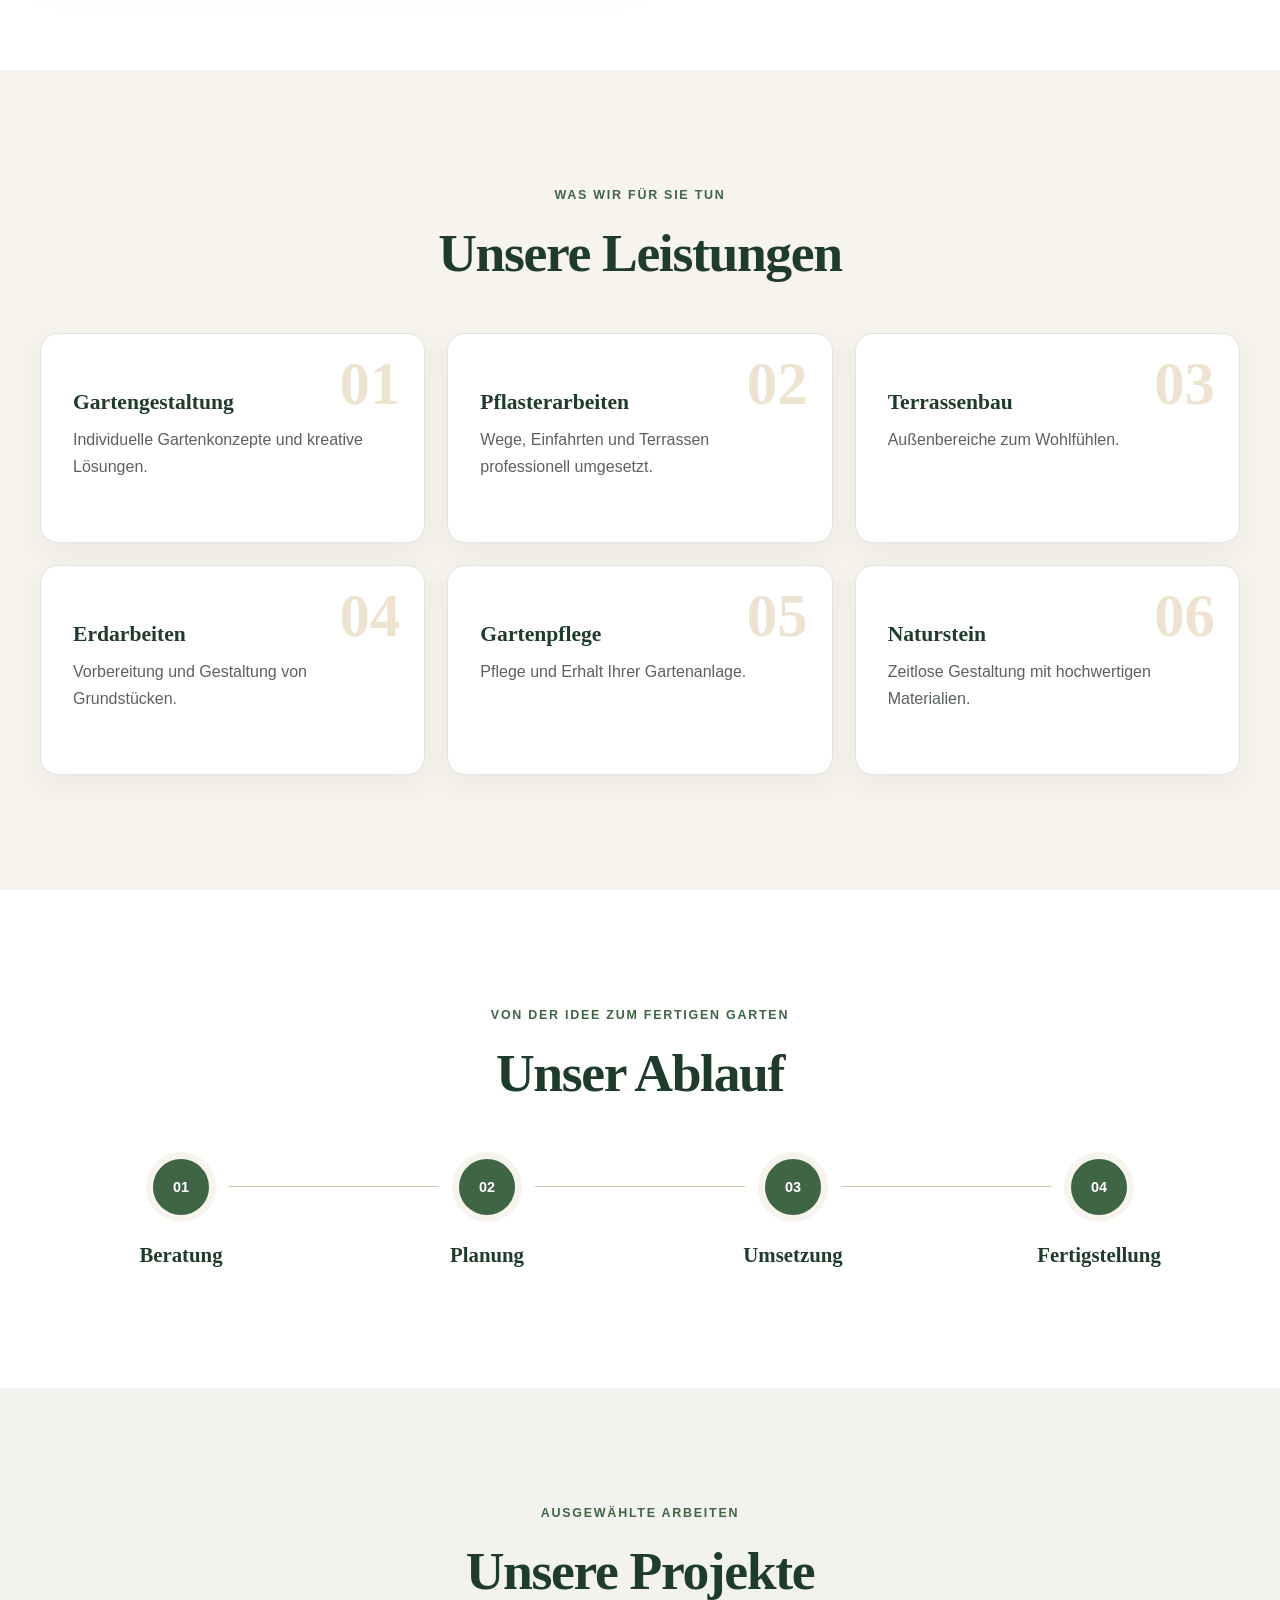
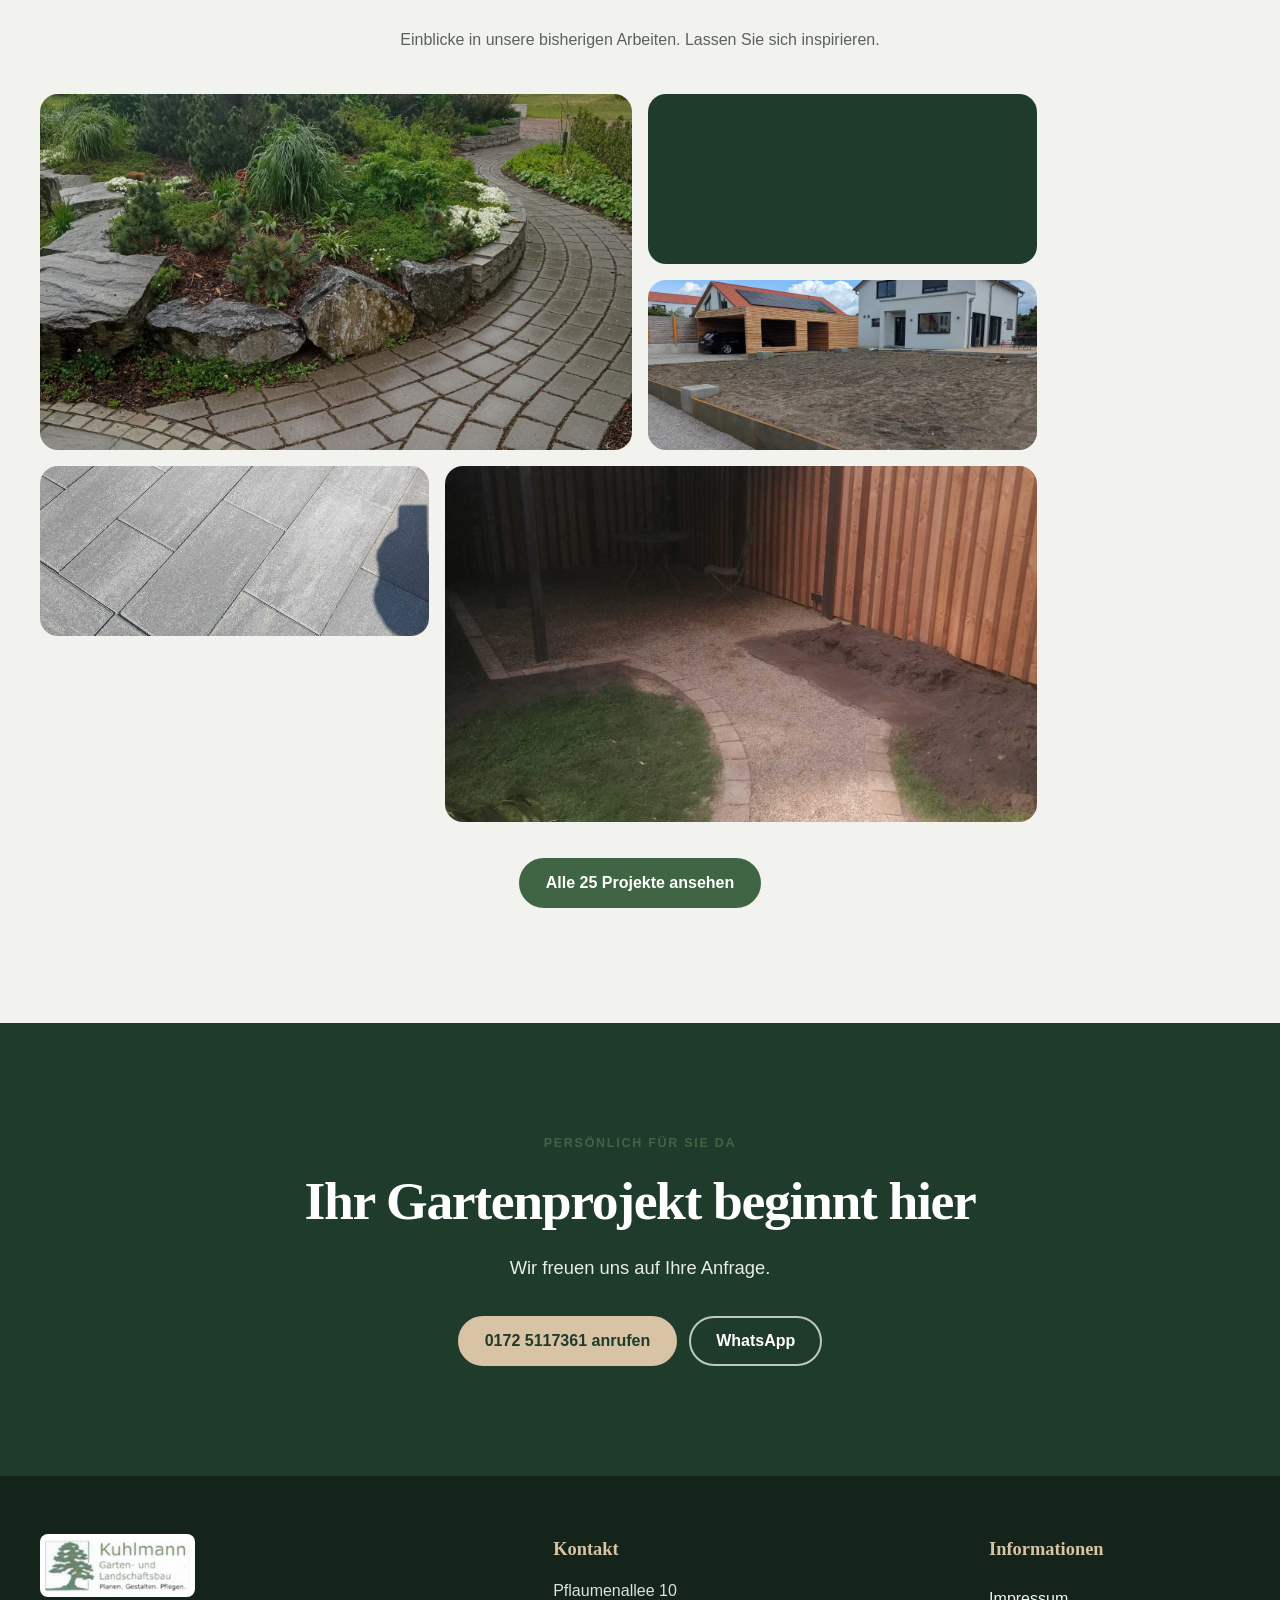
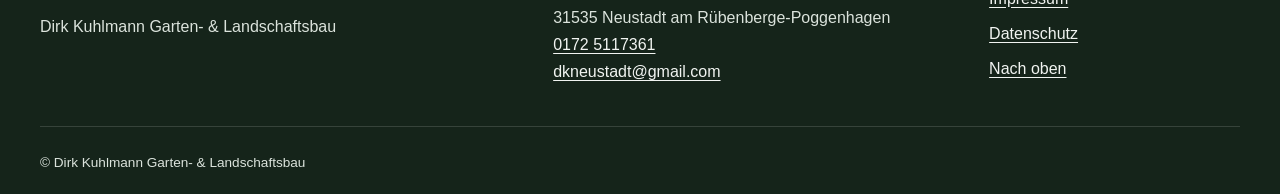
==== commit 5cbf43c2: "Add files via upload" ====
--- a/index.html
+++ b/index.html
@@ -1,814 +1,241 @@
-<!DOCTYPE html>
-<html lang="de">
-
-<head>
-
-<meta charset="UTF-8">
-<meta name="viewport" content="width=device-width, initial-scale=1.0">
-
-
-<title>
-Dirk Kuhlmann Garten- & Landschaftsbau | Neustadt am Rübenberge
-</title>
-
-
-<meta name="description" content="
-Dirk Kuhlmann Garten- und Landschaftsbau aus Neustadt am Rübenberge.
-Gartengestaltung, Pflasterarbeiten, Terrassenbau und Außenanlagen.
-">
-
-
-<link rel="stylesheet" href="style.css">
-
-
-<link href="https://fonts.googleapis.com/css2?family=Montserrat:wght@400;500;600;700&family=Open+Sans&display=swap" rel="stylesheet">
-
-
-</head>
-
-
-
-<body>
-
-
-
-
-<!-- =========================
-     HEADER
-========================= -->
-
-
-<header class="header">
-
-
-<div class="container header-inner">
-
-
-
-<div class="logo-area">
-
-<img src="images/logo.png"
-alt=""
-class="logo">
-
-</div>
-
-
-
-
-
-<nav id="nav">
-
-
-<a href="#start" class="active">
-Start
-</a>
-
-
-<a href="#ueber-uns">
-Über uns
-</a>
-
-
-<a href="#leistungen">
-Leistungen
-</a>
-
-
-<a href="#projekte">
-Projekte
-</a>
-
-
-<a href="#kontakt">
-Kontakt
-</a>
-
-
-
-</nav>
-
-
-
-
-
-<div class="header-actions">
-
-
-<a href="tel:+491725117361"
-class="nav-button">
-
-☎ Anrufen
-
-</a>
-
-
-
-<a href="https://wa.me/491725117361"
-class="nav-whatsapp">
-
-WhatsApp
-
-</a>
-
-
-
-</div>
-
-
-
-
-
-<div class="menu-button" id="menu">
-
-☰
-
-</div>
-
-
-
-</div>
-
-
-</header>
-
-
-
-
-
-
-
-
-
-<!-- =========================
-     HERO
-========================= -->
-
-
-<section class="hero" id="start">
-
-
-<div class="overlay"></div>
-
-
-
-<div class="container hero-content">
-
-
-<h1>
-
-Dirk Kuhlmann
-
-<span>
-Garten- & Landschaftsbau
-</span>
-
-
-</h1>
-
-
-
-<p>
-
-Ihr zuverlässiger Partner für hochwertige Außenanlagen
-in Neustadt am Rübenberge und Umgebung.
-
-</p>
-
-
-
-
-<a href="tel:+491725117361"
-class="button">
-
-☎ Jetzt anrufen
-
-</a>
-
-
-
-<a href="https://wa.me/491725117361"
-class="button light">
-
-WhatsApp
-
-</a>
-
-
-
-</div>
-
-
-</section>
-
-
-
-
-
-
-
-
-<!-- =========================
-     VORTEILE
-========================= -->
-
-
-<section class="advantages">
-
-
-<div class="container advantage-grid">
-
-
-<div>
-
-<strong>
-✓
-</strong>
-
-Persönliche Beratung
-
-</div>
-
-
-
-<div>
-
-<strong>
-✓
-</strong>
-
-Saubere Umsetzung
-
-</div>
-
-
-
-<div>
-
-<strong>
-✓
-</strong>
-
-Regionaler Ansprechpartner
-
-</div>
-
-
-
-<div>
-
-<strong>
-✓
-</strong>
-
-Qualität & Erfahrung
-
-</div>
-
-
-</div>
-
-
-</section>
-
-
-
-
-
-
-
-
-<!-- =========================
-     ÜBER UNS
-========================= -->
-
-
-<section class="section" id="ueber-uns">
-
-
-<div class="container about">
-
-
-<div>
-
-<img src="images/ueber-uns.jpeg"
-alt="Dirk Kuhlmann Gartenbau">
-
-</div>
-
-
-
-<div>
-
-
-<h2>
-Gartenbau mit Erfahrung und Leidenschaft
-</h2>
-
-
-
-<p>
-
-Dirk Kuhlmann Garten- und Landschaftsbau steht
-für zuverlässige Arbeiten rund um Garten,
-Grundstück und Außenanlagen.
-
-</p>
-
-
-
-<p>
-
-Von der ersten Beratung bis zur fertigen Umsetzung
-begleiten wir unsere Kunden persönlich und fachgerecht.
-
-</p>
-
-
-
-</div>
-
-
-
-</div>
-
-
-</section>
-
-
-
-
-
-
-
-
-
-<!-- =========================
-     LEISTUNGEN
-========================= -->
-
-
-<section class="section background" id="leistungen">
-
-
-<div class="container">
-
-
-<h2>
-Unsere Leistungen
-</h2>
-
-
-
-<div class="services">
-
-
-
-<div class="service">
-
-<h3>
-🌿 Gartengestaltung
-</h3>
-
-<p>
-Individuelle Gartenkonzepte und kreative Lösungen.
-</p>
-
-</div>
-
-
-
-
-<div class="service">
-
-<h3>
-🧱 Pflasterarbeiten
-</h3>
-
-<p>
-Wege, Einfahrten und Terrassen professionell umgesetzt.
-</p>
-
-</div>
-
-
-
-
-
-<div class="service">
-
-<h3>
-🏡 Terrassenbau
-</h3>
-
-<p>
-Außenbereiche zum Wohlfühlen.
-</p>
-
-</div>
-
-
-
-
-
-<div class="service">
-
-<h3>
-🚜 Erdarbeiten
-</h3>
-
-<p>
-Vorbereitung und Gestaltung von Grundstücken.
-</p>
-
-</div>
-
-
-
-
-
-<div class="service">
-
-<h3>
-🌳 Gartenpflege
-</h3>
-
-<p>
-Pflege und Erhalt Ihrer Gartenanlage.
-</p>
-
-</div>
-
-
-
-
-
-<div class="service">
-
-<h3>
-🪨 Naturstein
-</h3>
-
-<p>
-Zeitlose Gestaltung mit hochwertigen Materialien.
-</p>
-
-</div>
-
-
-
-</div>
-
-
-</div>
-
-
-</section>
-
-
-
-
-
-
-
-
-
-<!-- =========================
-     ABLAUF
-========================= -->
-
-
-<section class="section">
-
-
-<div class="container">
-
-
-<h2>
-Unser Ablauf
-</h2>
-
-
-
-<div class="steps">
-
-
-<div>
-
-<span>
-01
-</span>
-
-Beratung
-
-</div>
-
-
-
-<div>
-
-<span>
-02
-</span>
-
-Planung
-
-</div>
-
-
-
-<div>
-
-<span>
-03
-</span>
-
-Umsetzung
-
-</div>
-
-
-
-<div>
-
-<span>
-04
-</span>
-
-Fertigstellung
-
-</div>
-
-
-</div>
-
-
-
-</div>
-
-
-</section>
-
-
-
-
-
-
-
-
-
-<!-- =========================
-     GALERIE
-========================= -->
-
-
-<section class="section" id="projekte">
-
-
-<div class="container">
-
-
-<h2>
-Unsere Projekte
-</h2>
-
-
-
-<p class="gallery-text">
-
-Einblicke in unsere bisherigen Arbeiten.
-Lassen Sie sich inspirieren.
-
-</p>
-
-
-
-
-<div class="gallery-preview">
-
-
-
-<img src="images/galerie01.jpg"
-class="gallery-image"
-alt="Projekt 1">
-
-
-
-<img src="images/galerie02.jpg"
-class="gallery-image"
-alt="Projekt 2">
-
-
-
-<img src="images/galerie03.jpg"
-class="gallery-image"
-alt="Projekt 3">
-
-
-
-<img src="images/galerie04.jpg"
-class="gallery-image"
-alt="Projekt 4">
-
-
-
-<img src="images/galerie05.jpg"
-class="gallery-image"
-alt="Projekt 5">
-
-
-</div>
-
-<div class="gallery-button-container">
-
-<button class="button gallery-all-button">
-Alle Projekte ansehen
-</button>
-
-</div>
-
-
-
-</div>
-
-
-</section>
-
-
-
-
-
-
-
-
-
-<!-- =========================
-     KONTAKT
-========================= -->
-
-
-<section class="contact" id="kontakt">
-
-
-<div class="container">
-
-
-<h2>
-Ihr Gartenprojekt beginnt hier
-</h2>
-
-
-
-<p>
-
-Wir freuen uns auf Ihre Anfrage.
-
-</p>
-
-
-
-<a href="tel:+491725117361"
-class="button">
-
-☎ Telefon
-
-</a>
-
-
-
-
-<a href="https://wa.me/491725117361"
-class="button light">
-
-WhatsApp
-
-</a>
-
-
-
-</div>
-
-
-</section>
-
-
-
-
-
-
-
-
-<!-- =========================
-     FOOTER
-========================= -->
-
-
-<footer>
-
-
-<div class="container">
-
-
-<h3>
-Dirk Kuhlmann Garten- & Landschaftsbau
-</h3>
-
-
-
-<p>
-
-Pflaumenallee 10, 31535 Neustadt am Rübenberge-Poggenhagen<br>
-
-Telefon: 01725117361<br>
-
-    E-Mail:
-    <a href="mailto:dkneustadt@gmail.com">
-        dkneustadt@gmail.com
-    </a>
-
-</p>
-
-
-
-<div class="footer-links">
-
-
-<a href="impressum.html">
-Impressum
-</a>
-
-
-<span>
-|
-</span>
-
-
-<a href="datenschutz.html">
-Datenschutz
-</a>
-
-
-</div>
-
-
-
-</div>
-
-
-</footer>
-
-
-
-
-
-
-
-
-
-<!-- =========================
-     LIGHTBOX
-========================= -->
-
-
-<div class="lightbox" id="lightbox">
-
-
-<button class="lightbox-close">
-×
-</button>
-
-
-
-<button class="lightbox-prev">
-❮
-</button>
-
-
-
-
-<img id="lightbox-image"
-alt="Galerie Bild">
-
-
-
-
-
-<button class="lightbox-next">
-❯
-</button>
-
-
-
-</div>
-
-
-
-
-
-
-<script src="script.js"></script>
-
-
-</body>
-
-</html>
+<!DOCTYPE html>
+<html lang="de">
+<head>
+    <meta charset="UTF-8">
+    <meta name="viewport" content="width=device-width, initial-scale=1">
+    <title>Dirk Kuhlmann Garten- &amp; Landschaftsbau | Neustadt am Rübenberge</title>
+    <meta name="description" content="Dirk Kuhlmann Garten- und Landschaftsbau in Neustadt am Rübenberge: Gartengestaltung, Pflasterarbeiten, Terrassenbau, Erdarbeiten, Gartenpflege und Naturstein.">
+    <meta name="robots" content="index, follow">
+    <meta name="theme-color" content="#1f3b2b">
+    <link rel="canonical" href="https://kuhlmann-garten.de/">
+    <link rel="icon" href="images/logo.png" type="image/png">
+    <link rel="preload" as="image" href="images/galerie21.jpg" fetchpriority="high">
+    <link rel="stylesheet" href="style.css">
+
+    <meta property="og:type" content="website">
+    <meta property="og:locale" content="de_DE">
+    <meta property="og:site_name" content="Dirk Kuhlmann Garten- &amp; Landschaftsbau">
+    <meta property="og:title" content="Dirk Kuhlmann Garten- &amp; Landschaftsbau">
+    <meta property="og:description" content="Gartengestaltung, Pflasterarbeiten, Terrassenbau und weitere Arbeiten rund um Garten und Außenanlagen in Neustadt am Rübenberge.">
+    <meta property="og:url" content="https://kuhlmann-garten.de/">
+    <meta property="og:image" content="https://kuhlmann-garten.de/images/galerie21.jpg">
+    <meta property="og:image:alt" content="Gestaltete Gartenanlage mit Rasen, Bäumen und Holzelementen">
+    <meta name="twitter:card" content="summary_large_image">
+
+    <script type="application/ld+json">
+    {
+        "@context": "https://schema.org",
+        "@type": "LocalBusiness",
+        "name": "Dirk Kuhlmann Garten- & Landschaftsbau",
+        "url": "https://kuhlmann-garten.de/",
+        "logo": "https://kuhlmann-garten.de/images/logo.png",
+        "image": "https://kuhlmann-garten.de/images/galerie21.jpg",
+        "telephone": "+49 172 5117361",
+        "email": "dkneustadt@gmail.com",
+        "address": {
+            "@type": "PostalAddress",
+            "streetAddress": "Pflaumenallee 10",
+            "postalCode": "31535",
+            "addressLocality": "Neustadt am Rübenberge-Poggenhagen",
+            "addressCountry": "DE"
+        },
+        "areaServed": "Neustadt am Rübenberge und Umgebung"
+    }
+    </script>
+</head>
+<body>
+    <a class="skip-link" href="#main-content">Zum Hauptinhalt springen</a>
+
+    <header class="header" id="site-header">
+        <div class="container header-inner">
+            <a class="logo-link" href="#start" aria-label="Zur Startseite">
+                <img class="logo" src="images/logo.png" width="221" height="82" alt="Dirk Kuhlmann Garten- und Landschaftsbau">
+            </a>
+
+            <nav id="nav" aria-label="Hauptnavigation">
+                <a href="#start" class="active">Start</a>
+                <a href="#ueber-uns">Über uns</a>
+                <a href="#leistungen">Leistungen</a>
+                <a href="#projekte">Projekte</a>
+                <a href="#kontakt">Kontakt</a>
+            </nav>
+
+            <div class="header-actions">
+                <a href="tel:+491725117361" class="nav-button">Anrufen</a>
+                <a href="https://wa.me/491725117361" class="nav-whatsapp" rel="noopener noreferrer">WhatsApp</a>
+            </div>
+
+            <button class="menu-button" id="menu" type="button" aria-label="Navigation öffnen" aria-expanded="false" aria-controls="nav">
+                <span aria-hidden="true"></span>
+            </button>
+        </div>
+    </header>
+
+    <main id="main-content">
+        <section class="hero" id="start" aria-labelledby="hero-title">
+            <div class="container hero-content">
+                <p class="eyebrow">Gartenbau in Neustadt am Rübenberge</p>
+                <h1 id="hero-title">Dirk Kuhlmann <span>Garten- &amp; Landschaftsbau</span></h1>
+                <p class="hero-intro">Ihr zuverlässiger Partner für hochwertige Außenanlagen in Neustadt am Rübenberge und Umgebung.</p>
+                <div class="button-group">
+                    <a href="tel:+491725117361" class="button">Jetzt anrufen</a>
+                    <a href="https://wa.me/491725117361" class="button button-light" rel="noopener noreferrer">Per WhatsApp anfragen</a>
+                </div>
+            </div>
+        </section>
+
+        <section class="advantages" aria-label="Ihre Vorteile">
+            <div class="container advantage-grid">
+                <div><span aria-hidden="true">✓</span>Persönliche Beratung</div>
+                <div><span aria-hidden="true">✓</span>Saubere Umsetzung</div>
+                <div><span aria-hidden="true">✓</span>Regionaler Ansprechpartner</div>
+                <div><span aria-hidden="true">✓</span>Qualität &amp; Erfahrung</div>
+            </div>
+        </section>
+
+        <section class="section" id="ueber-uns">
+            <div class="container about">
+                <div class="about-media">
+                    <img src="images/ueber-uns.jpeg" width="2000" height="1500" loading="lazy" decoding="async" alt="Gepflasterte Terrasse mit Einfassung und angrenzender Rasenfläche">
+                </div>
+                <div class="about-content">
+                    <p class="section-kicker">Über uns</p>
+                    <h2>Gartenbau mit Erfahrung und Leidenschaft</h2>
+                    <p>Dirk Kuhlmann Garten- und Landschaftsbau steht für zuverlässige Arbeiten rund um Garten, Grundstück und Außenanlagen.</p>
+                    <p>Von der ersten Beratung bis zur fertigen Umsetzung begleiten wir unsere Kunden persönlich und fachgerecht.</p>
+                </div>
+            </div>
+        </section>
+
+        <section class="section background" id="leistungen">
+            <div class="container">
+                <p class="section-kicker centered">Was wir für Sie tun</p>
+                <h2>Unsere Leistungen</h2>
+                <div class="services">
+                    <article class="service">
+                        <span class="service-number" aria-hidden="true">01</span>
+                        <h3>Gartengestaltung</h3>
+                        <p>Individuelle Gartenkonzepte und kreative Lösungen.</p>
+                    </article>
+                    <article class="service">
+                        <span class="service-number" aria-hidden="true">02</span>
+                        <h3>Pflasterarbeiten</h3>
+                        <p>Wege, Einfahrten und Terrassen professionell umgesetzt.</p>
+                    </article>
+                    <article class="service">
+                        <span class="service-number" aria-hidden="true">03</span>
+                        <h3>Terrassenbau</h3>
+                        <p>Außenbereiche zum Wohlfühlen.</p>
+                    </article>
+                    <article class="service">
+                        <span class="service-number" aria-hidden="true">04</span>
+                        <h3>Erdarbeiten</h3>
+                        <p>Vorbereitung und Gestaltung von Grundstücken.</p>
+                    </article>
+                    <article class="service">
+                        <span class="service-number" aria-hidden="true">05</span>
+                        <h3>Gartenpflege</h3>
+                        <p>Pflege und Erhalt Ihrer Gartenanlage.</p>
+                    </article>
+                    <article class="service">
+                        <span class="service-number" aria-hidden="true">06</span>
+                        <h3>Naturstein</h3>
+                        <p>Zeitlose Gestaltung mit hochwertigen Materialien.</p>
+                    </article>
+                </div>
+            </div>
+        </section>
+
+        <section class="section process" aria-labelledby="process-title">
+            <div class="container">
+                <p class="section-kicker centered">Von der Idee zum fertigen Garten</p>
+                <h2 id="process-title">Unser Ablauf</h2>
+                <ol class="steps">
+                    <li><span aria-hidden="true">01</span>Beratung</li>
+                    <li><span aria-hidden="true">02</span>Planung</li>
+                    <li><span aria-hidden="true">03</span>Umsetzung</li>
+                    <li><span aria-hidden="true">04</span>Fertigstellung</li>
+                </ol>
+            </div>
+        </section>
+
+        <section class="section gallery-section" id="projekte">
+            <div class="container">
+                <p class="section-kicker centered">Ausgewählte Arbeiten</p>
+                <h2>Unsere Projekte</h2>
+                <p class="gallery-text">Einblicke in unsere bisherigen Arbeiten. Lassen Sie sich inspirieren.</p>
+                <div class="gallery-preview">
+                    <button class="gallery-item" type="button" data-gallery-index="0" aria-label="Projektaufnahme 1 vergrößern">
+                        <img src="images/galerie01.jpg" width="1536" height="2040" loading="lazy" decoding="async" alt="Projektaufnahme 1">
+                    </button>
+                    <button class="gallery-item" type="button" data-gallery-index="1" aria-label="Projektaufnahme 2 vergrößern">
+                        <img src="images/galerie02.jpg" width="1537" height="2048" loading="lazy" decoding="async" alt="Projektaufnahme 2">
+                    </button>
+                    <button class="gallery-item" type="button" data-gallery-index="2" aria-label="Projektaufnahme 3 vergrößern">
+                        <img src="images/galerie03.jpg" width="2048" height="1537" loading="lazy" decoding="async" alt="Projektaufnahme 3">
+                    </button>
+                    <button class="gallery-item" type="button" data-gallery-index="3" aria-label="Projektaufnahme 4 vergrößern">
+                        <img src="images/galerie04.jpg" width="1537" height="2048" loading="lazy" decoding="async" alt="Projektaufnahme 4">
+                    </button>
+                    <button class="gallery-item" type="button" data-gallery-index="4" aria-label="Projektaufnahme 5 vergrößern">
+                        <img src="images/galerie05.jpg" width="1500" height="2000" loading="lazy" decoding="async" alt="Projektaufnahme 5">
+                    </button>
+                </div>
+                <div class="gallery-button-container">
+                    <button class="button gallery-all-button" type="button">Alle 25 Projekte ansehen</button>
+                </div>
+            </div>
+        </section>
+
+        <section class="contact" id="kontakt" aria-labelledby="contact-title">
+            <div class="container contact-inner">
+                <p class="section-kicker">Persönlich für Sie da</p>
+                <h2 id="contact-title">Ihr Gartenprojekt beginnt hier</h2>
+                <p>Wir freuen uns auf Ihre Anfrage.</p>
+                <div class="button-group centered-buttons">
+                    <a href="tel:+491725117361" class="button button-sand">0172 5117361 anrufen</a>
+                    <a href="https://wa.me/491725117361" class="button button-outline" rel="noopener noreferrer">WhatsApp</a>
+                </div>
+            </div>
+        </section>
+    </main>
+
+    <footer>
+        <div class="container footer-grid">
+            <div class="footer-brand">
+                <img src="images/logo.png" width="221" height="82" loading="lazy" decoding="async" alt="">
+                <p>Dirk Kuhlmann Garten- &amp; Landschaftsbau</p>
+            </div>
+            <address>
+                <strong>Kontakt</strong>
+                Pflaumenallee 10<br>
+                31535 Neustadt am Rübenberge-Poggenhagen<br>
+                <a href="tel:+491725117361">0172 5117361</a><br>
+                <a href="mailto:dkneustadt@gmail.com">dkneustadt@gmail.com</a>
+            </address>
+            <nav class="footer-links" aria-label="Rechtliche Hinweise">
+                <strong>Informationen</strong>
+                <a href="impressum.html">Impressum</a>
+                <a href="datenschutz.html">Datenschutz</a>
+                <a href="#start">Nach oben</a>
+            </nav>
+        </div>
+        <div class="container footer-bottom">
+            <p>© Dirk Kuhlmann Garten- &amp; Landschaftsbau</p>
+        </div>
+    </footer>
+
+    <div class="lightbox" id="lightbox" role="dialog" aria-modal="true" aria-labelledby="lightbox-title" aria-hidden="true" hidden>
+        <h2 id="lightbox-title" class="visually-hidden">Projektgalerie</h2>
+        <button class="lightbox-close" type="button" aria-label="Galerie schließen">×</button>
+        <button class="lightbox-prev" type="button" aria-label="Vorheriges Bild">‹</button>
+        <figure>
+            <img id="lightbox-image" alt="">
+            <figcaption id="lightbox-counter" aria-live="polite"></figcaption>
+        </figure>
+        <button class="lightbox-next" type="button" aria-label="Nächstes Bild">›</button>
+    </div>
+
+    <script src="script.js" defer></script>
+</body>
+</html>
--- a/style.css
+++ b/style.css
@@ -1,1214 +1,1087 @@
-/* =========================
-   VARIABLEN
-========================= */
-
-:root {
-
-    --green-dark: #1f3b2b;
-    --green: #476b45;
-    --green-light: #6f8f5b;
-
-    --sand: #d8c3a5;
-    --cream: #f7f4ed;
-
-    --dark: #222;
-    --gray: #666;
-
-    --shadow: 0 15px 40px rgba(0,0,0,.12);
-
-}
-
-
-
-/* =========================
-   RESET
-========================= */
-
-
-* {
-
-    margin:0;
-    padding:0;
-    box-sizing:border-box;
-
-}
-
-
-html {
-
-    scroll-behavior:smooth;
-
-}
-
-
-body {
-
-    font-family:
-    'Open Sans',
-    sans-serif;
-
-    color:var(--dark);
-
-    line-height:1.7;
-
-}
-
-
-
-h1,
-h2,
-h3 {
-
-    font-family:
-    'Montserrat',
-    sans-serif;
-
-}
-
-
-
-h2 {
-
-    font-size:42px;
-
-    text-align:center;
-
-    margin-bottom:50px;
-
-    color:var(--green-dark);
-
-}
-
-
-
-p {
-
-    color:var(--gray);
-
-}
-
-
-
-.container {
-
-    width:90%;
-
-    max-width:1200px;
-
-    margin:auto;
-
-}
-
-
-
-
-
-
-/* =========================
-   HEADER
-========================= */
-
-
-.header {
-
-    position:fixed;
-
-    top:0;
-
-    left:0;
-
-    width:100%;
-
-    z-index:1000;
-
-    background:
-
-    rgba(255,255,255,.96);
-
-    backdrop-filter:blur(10px);
-
-    transition:.3s;
-
-}
-
-
-
-.header.scrolled {
-
-    box-shadow:
-
-    0 10px 30px rgba(0,0,0,.15);
-
-}
-
-
-
-.header-inner {
-
-    height:95px;
-
-    display:flex;
-
-    align-items:center;
-
-    justify-content:space-between;
-
-    gap:30px;
-
-}
-
-
-
-.logo {
-
-    height:65px;
-
-    width:auto;
-
-}
-
-
-
-nav {
-
-    display:flex;
-
-    align-items:center;
-
-    gap:35px;
-
-}
-
-
-
-nav a {
-
-    position:relative;
-
-    text-decoration:none;
-
-    color:var(--green-dark);
-
-    font-weight:600;
-
-    font-size:15px;
-
-    transition:.3s;
-
-}
-
-
-
-nav a::after {
-
-    content:"";
-
-    position:absolute;
-
-    left:0;
-
-    bottom:-8px;
-
-    width:0;
-
-    height:2px;
-
-    background:var(--green);
-
-    transition:.3s;
-
-}
-
-
-
-nav a:hover::after,
-nav a.active::after {
-
-    width:100%;
-
-}
-
-
-
-nav a:hover {
-
-    color:var(--green);
-
-}
-
-
-
-.header-actions {
-
-    display:flex;
-
-    gap:12px;
-
-    align-items:center;
-
-}
-
-
-
-.nav-button,
-.nav-whatsapp {
-
-    padding:13px 24px;
-
-    border-radius:30px;
-
-    text-decoration:none;
-
-    font-weight:600;
-
-    transition:.3s;
-
-}
-
-
-
-.nav-button {
-
-    background:var(--green);
-
-    color:white;
-
-}
-
-
-
-.nav-button:hover {
-
-    background:var(--green-dark);
-
-    transform:translateY(-2px);
-
-}
-
-
-
-.nav-whatsapp {
-
-    background:var(--sand);
-
-    color:#222;
-
-}
-
-
-
-.nav-whatsapp:hover {
-
-    transform:translateY(-2px);
-
-    box-shadow:var(--shadow);
-
-}
-
-
-
-.menu-button {
-
-    display:none;
-
-    font-size:32px;
-
-    cursor:pointer;
-
-}
-
-
-
-
-
-
-
-
-/* =========================
-   HERO
-========================= */
-
-
-.hero {
-
-    height:100vh;
-
-    min-height:700px;
-
-    background:
-
-    url(images/hero.jpg)
-
-    center/cover;
-
-    display:flex;
-
-    align-items:center;
-
-    position:relative;
-
-}
-
-
-
-.overlay {
-
-    position:absolute;
-
-    inset:0;
-
-    background:
-
-    linear-gradient(
-    90deg,
-    rgba(0,0,0,.65),
-    rgba(0,0,0,.25)
-    );
-
-}
-
-
-
-.hero-content {
-
-    position:relative;
-
-}
-
-
-
-.hero h1 {
-
-    color:white;
-
-    font-size:65px;
-
-    line-height:1.15;
-
-}
-
-
-
-.hero h1 span {
-
-    display:block;
-
-    color:var(--sand);
-
-}
-
-
-
-.hero p {
-
-    color:white;
-
-    max-width:650px;
-
-    font-size:22px;
-
-    margin:30px 0;
-
-}
-
-
-
-
-
-
-/* =========================
-   BUTTONS
-========================= */
-
-
-.button {
-
-    display:inline-block;
-
-    padding:15px 35px;
-
-    background:var(--green);
-
-    color:white;
-
-    text-decoration:none;
-
-    border-radius:40px;
-
-    font-weight:600;
-
-    margin-right:15px;
-
-    transition:.3s;
-
-}
-
-
-
-.button:hover {
-
-    transform:translateY(-3px);
-
-    box-shadow:var(--shadow);
-
-}
-
-
-
-.button.light {
-
-    background:var(--sand);
-
-    color:#222;
-
-}
-
-
-
-
-
-
-
-
-/* =========================
-   VORTEILE
-========================= */
-
-
-.advantages {
-
-    background:var(--green-dark);
-
-    padding:35px 0;
-
-}
-
-
-
-.advantage-grid {
-
-    display:grid;
-
-    grid-template-columns:repeat(4,1fr);
-
-    gap:20px;
-
-}
-
-
-
-.advantage-grid div {
-
-    text-align:center;
-
-    color:white;
-
-    font-weight:600;
-
-}
-
-
-
-.advantage-grid strong {
-
-    display:block;
-
-    color:var(--sand);
-
-    font-size:30px;
-
-}
-
-
-
-
-
-
-
-
-/* =========================
-   SECTIONS
-========================= */
-
-
-.section {
-
-    padding:100px 0;
-
-}
-
-
-
-.background {
-
-    background:var(--cream);
-
-}
-
-
-
-
-
-
-
-/* =========================
-   ÜBER UNS
-========================= */
-
-
-.about {
-
-    display:grid;
-
-    grid-template-columns:1fr 1fr;
-
-    gap:60px;
-
-    align-items:center;
-
-}
-
-
-
-.about img {
-
-    width:100%;
-
-    border-radius:25px;
-
-    box-shadow:var(--shadow);
-
-}
-
-
-
-
-
-
-
-
-/* =========================
-   LEISTUNGEN
-========================= */
-
-
-.services {
-
-    display:grid;
-
-    grid-template-columns:repeat(3,1fr);
-
-    gap:30px;
-
-}
-
-
-
-.service {
-
-    background:white;
-
-    padding:35px;
-
-    border-radius:20px;
-
-    box-shadow:
-
-    0 10px 30px rgba(0,0,0,.08);
-
-    transition:.3s;
-
-}
-
-
-
-.service:hover {
-
-    transform:translateY(-8px);
-
-}
-
-
-
-.service h3 {
-
-    color:var(--green-dark);
-
-    margin-bottom:15px;
-
-}
-
-
-
-
-
-
-
-
-/* =========================
-   ABLAUF
-========================= */
-
-
-.steps {
-
-    display:grid;
-
-    grid-template-columns:repeat(4,1fr);
-
-    gap:30px;
-
-}
-
-
-
-.steps div {
-
-    text-align:center;
-
-    font-size:22px;
-
-    font-weight:bold;
-
-}
-
-
-
-.steps span {
-
-    display:flex;
-
-    align-items:center;
-
-    justify-content:center;
-
-    margin:0 auto 20px;
-
-    height:80px;
-
-    width:80px;
-
-    border-radius:50%;
-
-    background:var(--green);
-
-    color:white;
-
-}
-
-
-
-
-
-
-
-
-/* =========================
-   GALERIE
-========================= */
-
-
-.gallery-text {
-
-    text-align:center;
-
-    margin-bottom:40px;
-
-}
-
-
-
-.gallery-preview {
-
-    display:grid;
-
-    grid-template-columns:repeat(5,1fr);
-
-    gap:20px;
-
-}
-
-
-
-.gallery-preview img {
-
-    width:100%;
-
-    height:220px;
-
-    object-fit:cover;
-
-    border-radius:20px;
-
-    cursor:pointer;
-
-    transition:.3s;
-
-}
-
-
-
-.gallery-preview img:hover {
-
-    transform:scale(1.04);
-
-    box-shadow:var(--shadow);
-
-}
-
-
-
-
-
-
-
-
-/* =========================
-   LIGHTBOX
-========================= */
-
-
-.lightbox {
-
-    display:none;
-
-    position:fixed;
-
-    inset:0;
-
-    background:
-
-    rgba(0,0,0,.92);
-
-    justify-content:center;
-
-    align-items:center;
-
-    z-index:2000;
-
-}
-
-
-
-.lightbox img {
-
-    max-width:85%;
-
-    max-height:85%;
-
-    border-radius:20px;
-
-}
-
-
-
-.lightbox button {
-
-    position:absolute;
-
-    background:none;
-
-    border:none;
-
-    color:white;
-
-    cursor:pointer;
-
-    font-size:45px;
-
-}
-
-
-
-.lightbox-close {
-
-    top:30px;
-
-    right:40px;
-
-}
-
-
-
-.lightbox-prev {
-
-    left:40px;
-
-}
-
-
-
-.lightbox-next {
-
-    right:40px;
-
-}
-
-
-
-
-
-
-
-
-/* =========================
-   KONTAKT
-========================= */
-
-
-.contact {
-
-    background:var(--green-dark);
-
-    padding:100px 0;
-
-    text-align:center;
-
-}
-
-
-
-.contact h2 {
-
-    color:white;
-
-}
-
-
-
-.contact p {
-
-    color:white;
-
-    font-size:20px;
-
-    margin-bottom:30px;
-
-}
-
-
-
-
-
-
-
-
-/* =========================
-   FOOTER
-========================= */
-
-
-footer {
-
-    background:#171717;
-
-    color:white;
-
-    text-align:center;
-
-    padding:50px 0;
-
-}
-
-
-
-footer p {
-
-    color:#ddd;
-
-}
-
-
-
-.footer-links {
-
-    margin-top:20px;
-
-    display:flex;
-
-    justify-content:center;
-
-    gap:15px;
-
-}
-
-
-
-.footer-links a {
-
-    color:var(--sand);
-
-    text-decoration:none;
-
-}
-
-
-
-.footer-links a:hover {
-
-    color:white;
-
-}
-
-
-
-
-
-
-
-
-/* =========================
-   ANIMATIONEN
-========================= */
-
-
-.hidden {
-
-    opacity:0;
-
-    transform:translateY(40px);
-
-    transition:.7s;
-
-}
-
-
-
-.visible {
-
-    opacity:1;
-
-    transform:translateY(0);
-
-}
-
-
-
-
-
-
-
-
-/* =========================
-   TABLET
-========================= */
-
-
-@media(max-width:1000px){
-
-
-.header-actions {
-
-    display:none;
-
-}
-
-
-
-.services {
-
-    grid-template-columns:repeat(2,1fr);
-
-}
-
-
-
-.gallery-preview {
-
-    grid-template-columns:repeat(3,1fr);
-
-}
-
-
-
-.steps {
-
-    grid-template-columns:repeat(2,1fr);
-
-}
-
-
-
-.advantage-grid {
-
-    grid-template-columns:repeat(2,1fr);
-
-}
-
-
-
-.hero h1 {
-
-    font-size:50px;
-
-}
-
-
-}
-
-
-
-
-
-
-
-
-/* =========================
-   MOBILE
-========================= */
-
-
-@media(max-width:750px){
-
-
-.header-inner {
-
-    height:80px;
-
-}
-
-
-
-.menu-button {
-
-    display:block;
-
-}
-
-
-
-nav {
-
-    position:absolute;
-
-    top:80px;
-
-    left:0;
-
-    width:100%;
-
-    background:white;
-
-    display:none;
-
-    flex-direction:column;
-
-    padding:30px;
-
-}
-
-
-
-nav.active {
-
-    display:flex;
-
-}
-
-
-
-nav a {
-
-    font-size:18px;
-
-}
-
-
-
-.hero h1 {
-
-    font-size:38px;
-
-}
-
-
-
-.hero p {
-
-    font-size:18px;
-
-}
-
-
-
-.button {
-
-    width:100%;
-
-    text-align:center;
-
-    margin:8px 0;
-
-}
-
-
-
-.about,
-.services,
-.steps,
-.advantage-grid {
-
-    grid-template-columns:1fr;
-
-}
-
-
-
-.gallery-preview {
-
-    grid-template-columns:repeat(2,1fr);
-
-}
-
-
-
-h2 {
-
-    font-size:32px;
-
-}
-
-
-}
-
-
-
-
-
-
-@media(max-width:450px){
-
-
-.gallery-preview {
-
-    grid-template-columns:1fr;
-
-}
-
-
-}
-
-/* =========================
-   Galerie Button
-========================= */
-
-
-.gallery-button-container {
-
-    text-align:center;
-
-    margin-top:45px;
-
-}
-
-
-
-.gallery-all-button {
-
-    border:none;
-
-    cursor:pointer;
-
-    font-size:16px;
-
-}+:root {
+    --green-dark: #1f3b2b;
+    --green: #3f6545;
+    --green-light: #6f8f5b;
+    --sand: #d8c3a5;
+    --sand-light: #eee3d1;
+    --cream: #f7f4ed;
+    --white: #fff;
+    --text: #242824;
+    --muted: #5b625c;
+    --border: #dfe4dd;
+    --shadow: 0 18px 45px rgba(22, 48, 31, .12);
+    --radius: 18px;
+    --header-height: 92px;
+}
+
+*,
+*::before,
+*::after {
+    box-sizing: border-box;
+}
+
+html {
+    scroll-behavior: smooth;
+    scroll-padding-top: calc(var(--header-height) + 16px);
+}
+
+body {
+    margin: 0;
+    color: var(--text);
+    background: var(--white);
+    font-family: "Segoe UI", Roboto, Helvetica, Arial, sans-serif;
+    font-size: 1rem;
+    line-height: 1.7;
+    overflow-wrap: break-word;
+}
+
+body.menu-open,
+body.lightbox-open {
+    overflow: hidden;
+}
+
+img {
+    display: block;
+    max-width: 100%;
+    height: auto;
+}
+
+button,
+a {
+    -webkit-tap-highlight-color: transparent;
+}
+
+button,
+input,
+textarea,
+select {
+    font: inherit;
+}
+
+a {
+    color: var(--green);
+}
+
+a:hover {
+    color: var(--green-dark);
+}
+
+:focus-visible {
+    outline: 3px solid #e0a72f;
+    outline-offset: 4px;
+}
+
+h1,
+h2,
+h3,
+p {
+    margin-top: 0;
+}
+
+h1,
+h2,
+h3 {
+    color: var(--green-dark);
+    font-family: Georgia, "Times New Roman", serif;
+    line-height: 1.16;
+    text-wrap: balance;
+}
+
+h1 {
+    margin-bottom: 1.5rem;
+    font-size: clamp(2.55rem, 6vw, 5rem);
+    letter-spacing: -.035em;
+}
+
+h2 {
+    margin-bottom: clamp(2rem, 4vw, 3rem);
+    font-size: clamp(2rem, 4.5vw, 3.35rem);
+    letter-spacing: -.025em;
+    text-align: center;
+}
+
+h3 {
+    margin-bottom: .7rem;
+    font-size: 1.35rem;
+}
+
+p {
+    color: var(--muted);
+}
+
+.container {
+    width: min(calc(100% - 40px), 1200px);
+    margin-inline: auto;
+}
+
+.visually-hidden {
+    position: absolute !important;
+    width: 1px;
+    height: 1px;
+    padding: 0;
+    margin: -1px;
+    overflow: hidden;
+    clip: rect(0, 0, 0, 0);
+    white-space: nowrap;
+    border: 0;
+}
+
+.skip-link {
+    position: fixed;
+    top: 12px;
+    left: 12px;
+    z-index: 3000;
+    padding: 12px 18px;
+    color: var(--white);
+    background: var(--green-dark);
+    border-radius: 8px;
+    transform: translateY(-180%);
+}
+
+.skip-link:focus {
+    color: var(--white);
+    transform: translateY(0);
+}
+
+.header {
+    position: fixed;
+    inset: 0 0 auto;
+    z-index: 1000;
+    background: rgba(255, 255, 255, .97);
+    border-bottom: 1px solid transparent;
+    transition: box-shadow .2s ease, border-color .2s ease;
+}
+
+.header.scrolled {
+    border-color: var(--border);
+    box-shadow: 0 8px 28px rgba(22, 48, 31, .1);
+}
+
+.header-inner {
+    display: flex;
+    align-items: center;
+    min-height: var(--header-height);
+    gap: 28px;
+}
+
+.logo-link {
+    display: inline-flex;
+    flex: 0 0 auto;
+}
+
+.logo {
+    width: 174px;
+    height: auto;
+}
+
+#nav {
+    display: flex;
+    align-items: center;
+    justify-content: center;
+    gap: clamp(18px, 2.4vw, 32px);
+    margin-left: auto;
+}
+
+#nav a {
+    position: relative;
+    padding-block: 12px;
+    color: var(--green-dark);
+    font-size: .95rem;
+    font-weight: 650;
+    text-decoration: none;
+}
+
+#nav a::after {
+    content: "";
+    position: absolute;
+    right: 0;
+    bottom: 6px;
+    left: 0;
+    height: 2px;
+    background: var(--green);
+    transform: scaleX(0);
+    transform-origin: left;
+    transition: transform .2s ease;
+}
+
+#nav a:hover::after,
+#nav a.active::after {
+    transform: scaleX(1);
+}
+
+.header-actions {
+    display: flex;
+    align-items: center;
+    gap: 8px;
+}
+
+.nav-button,
+.nav-whatsapp {
+    display: inline-flex;
+    align-items: center;
+    min-height: 44px;
+    padding: 9px 17px;
+    border-radius: 999px;
+    font-size: .9rem;
+    font-weight: 700;
+    text-decoration: none;
+}
+
+.nav-button {
+    color: var(--white);
+    background: var(--green);
+}
+
+.nav-button:hover {
+    color: var(--white);
+    background: var(--green-dark);
+}
+
+.nav-whatsapp {
+    color: var(--green-dark);
+    background: var(--sand-light);
+}
+
+.menu-button {
+    display: none;
+    position: relative;
+    width: 48px;
+    height: 48px;
+    padding: 0;
+    border: 0;
+    color: var(--green-dark);
+    background: transparent;
+    border-radius: 8px;
+    cursor: pointer;
+}
+
+.menu-button span,
+.menu-button span::before,
+.menu-button span::after {
+    position: absolute;
+    left: 10px;
+    width: 28px;
+    height: 2px;
+    background: currentColor;
+    content: "";
+    transition: transform .2s ease, top .2s ease, opacity .2s ease;
+}
+
+.menu-button::before {
+    color: currentColor;
+    content: "☰";
+    font-size: 1.8rem;
+    line-height: 1;
+}
+
+.menu-button[aria-expanded="true"]::before {
+    content: "×";
+    font-size: 2.2rem;
+}
+
+.menu-button > span {
+    display: none;
+}
+
+.menu-button span {
+    top: 23px;
+}
+
+.menu-button span::before {
+    top: -8px;
+    left: 0;
+}
+
+.menu-button span::after {
+    top: 8px;
+    left: 0;
+}
+
+.menu-button[aria-expanded="true"] span {
+    background: transparent;
+}
+
+.menu-button[aria-expanded="true"] span::before {
+    top: 0;
+    transform: rotate(45deg);
+}
+
+.menu-button[aria-expanded="true"] span::after {
+    top: 0;
+    transform: rotate(-45deg);
+}
+
+.hero {
+    position: relative;
+    display: flex;
+    align-items: center;
+    min-height: max(700px, 100svh);
+    padding: calc(var(--header-height) + 80px) 0 90px;
+    background-color: var(--green-dark);
+    background-image:
+        linear-gradient(90deg, rgba(12, 29, 19, .86) 0%, rgba(12, 29, 19, .63) 52%, rgba(12, 29, 19, .28) 100%),
+        url("images/galerie21.jpg");
+    background-position: center;
+    background-size: cover;
+}
+
+.hero-content {
+    position: relative;
+}
+
+.hero h1 {
+    max-width: 850px;
+    color: var(--white);
+}
+
+.hero h1 span {
+    display: block;
+    color: var(--sand);
+}
+
+.eyebrow,
+.section-kicker {
+    margin-bottom: 1rem;
+    color: var(--sand);
+    font-size: .78rem;
+    font-weight: 800;
+    letter-spacing: .14em;
+    text-transform: uppercase;
+}
+
+.section-kicker {
+    color: var(--green);
+}
+
+.centered {
+    text-align: center;
+}
+
+.hero-intro {
+    max-width: 650px;
+    margin-bottom: 2rem;
+    color: #f6f5f1;
+    font-size: clamp(1.1rem, 2.4vw, 1.35rem);
+    line-height: 1.65;
+}
+
+.button-group {
+    display: flex;
+    flex-wrap: wrap;
+    gap: 12px;
+}
+
+.button {
+    display: inline-flex;
+    align-items: center;
+    justify-content: center;
+    min-height: 50px;
+    padding: 12px 25px;
+    border: 2px solid var(--green);
+    color: var(--white);
+    background: var(--green);
+    border-radius: 999px;
+    font-weight: 750;
+    line-height: 1.35;
+    text-align: center;
+    text-decoration: none;
+    cursor: pointer;
+    transition: background .2s ease, border-color .2s ease, color .2s ease, transform .2s ease;
+}
+
+.button:hover {
+    color: var(--white);
+    background: var(--green-dark);
+    border-color: var(--green-dark);
+    transform: translateY(-2px);
+}
+
+.button-light {
+    color: var(--green-dark);
+    background: var(--sand);
+    border-color: var(--sand);
+}
+
+.button-light:hover {
+    color: var(--green-dark);
+    background: #e6d4ba;
+    border-color: #e6d4ba;
+}
+
+.advantages {
+    padding: 28px 0;
+    background: var(--green-dark);
+}
+
+.advantage-grid {
+    display: grid;
+    grid-template-columns: repeat(4, 1fr);
+    gap: 16px;
+}
+
+.advantage-grid div {
+    display: flex;
+    align-items: center;
+    justify-content: center;
+    gap: 10px;
+    color: var(--white);
+    font-size: .96rem;
+    font-weight: 700;
+    text-align: center;
+}
+
+.advantage-grid span {
+    color: var(--sand);
+    font-size: 1.25rem;
+}
+
+.section {
+    padding: clamp(72px, 9vw, 120px) 0;
+}
+
+.background {
+    background: var(--cream);
+}
+
+.about {
+    display: grid;
+    grid-template-columns: minmax(0, 1.08fr) minmax(0, .92fr);
+    align-items: center;
+    gap: clamp(42px, 7vw, 90px);
+}
+
+.about-media {
+    position: relative;
+}
+
+.about-media::after {
+    position: absolute;
+    inset: 18px -18px -18px 18px;
+    z-index: -1;
+    background: var(--sand-light);
+    border-radius: var(--radius);
+    content: "";
+}
+
+.about img {
+    width: 100%;
+    aspect-ratio: 4 / 3;
+    object-fit: cover;
+    border-radius: var(--radius);
+    box-shadow: var(--shadow);
+}
+
+.about-content h2,
+.about-content .section-kicker {
+    text-align: left;
+}
+
+.about-content h2 {
+    margin-bottom: 1.6rem;
+}
+
+.about-content p:last-child {
+    margin-bottom: 0;
+}
+
+.services {
+    display: grid;
+    grid-template-columns: repeat(3, 1fr);
+    gap: 22px;
+}
+
+.service {
+    position: relative;
+    min-height: 210px;
+    padding: 32px;
+    overflow: hidden;
+    background: var(--white);
+    border: 1px solid var(--border);
+    border-radius: var(--radius);
+    box-shadow: 0 10px 30px rgba(22, 48, 31, .06);
+}
+
+.service h3 {
+    position: relative;
+    padding-top: 24px;
+}
+
+.service-number {
+    position: absolute;
+    top: 20px;
+    right: 24px;
+    color: var(--sand-light);
+    font-family: Georgia, "Times New Roman", serif;
+    font-size: 3.8rem;
+    font-weight: 700;
+    line-height: 1;
+}
+
+.service p {
+    position: relative;
+    margin-bottom: 0;
+}
+
+.process {
+    overflow: hidden;
+}
+
+.steps {
+    display: grid;
+    grid-template-columns: repeat(4, 1fr);
+    gap: 24px;
+    padding: 0;
+    margin: 0;
+    list-style: none;
+    counter-reset: steps;
+}
+
+.steps li {
+    position: relative;
+    display: flex;
+    flex-direction: column;
+    align-items: center;
+    gap: 15px;
+    color: var(--green-dark);
+    font-family: Georgia, "Times New Roman", serif;
+    font-size: 1.3rem;
+    font-weight: 700;
+    text-align: center;
+}
+
+.steps li:not(:last-child)::after {
+    position: absolute;
+    top: 34px;
+    left: calc(50% + 48px);
+    width: calc(100% - 72px);
+    height: 1px;
+    background: var(--sand);
+    content: "";
+}
+
+.steps span {
+    display: grid;
+    place-items: center;
+    width: 70px;
+    height: 70px;
+    color: var(--white);
+    background: var(--green);
+    border: 7px solid var(--cream);
+    border-radius: 50%;
+    font-family: "Segoe UI", Roboto, sans-serif;
+    font-size: .9rem;
+}
+
+.gallery-section {
+    background: #f2f3ef;
+}
+
+.gallery-text {
+    max-width: 620px;
+    margin: -1.5rem auto 2.5rem;
+    text-align: center;
+}
+
+.gallery-preview {
+    display: grid;
+    grid-template-columns: repeat(12, 1fr);
+    grid-auto-rows: 170px;
+    gap: 16px;
+}
+
+.gallery-item {
+    grid-column: span 4;
+    grid-row: span 2;
+    min-width: 0;
+    padding: 0;
+    overflow: hidden;
+    background: var(--green-dark);
+    border: 0;
+    border-radius: var(--radius);
+    cursor: zoom-in;
+}
+
+.gallery-item:first-child,
+.gallery-item:nth-child(5) {
+    grid-column: span 6;
+}
+
+.gallery-item:nth-child(2),
+.gallery-item:nth-child(3),
+.gallery-item:nth-child(4) {
+    grid-row: span 1;
+}
+
+.gallery-item img {
+    width: 100%;
+    height: 100%;
+    object-fit: cover;
+    transition: opacity .25s ease, transform .35s ease;
+}
+
+.gallery-item:hover img {
+    opacity: .88;
+    transform: scale(1.025);
+}
+
+.gallery-button-container {
+    margin-top: 36px;
+    text-align: center;
+}
+
+.gallery-all-button {
+    margin: 0;
+}
+
+.contact {
+    padding: clamp(75px, 9vw, 110px) 0;
+    background: var(--green-dark);
+    text-align: center;
+}
+
+.contact-inner {
+    max-width: 800px;
+}
+
+.contact h2 {
+    margin-bottom: 1.25rem;
+    color: var(--white);
+}
+
+.contact p:not(.section-kicker) {
+    margin-bottom: 2rem;
+    color: #e8ede9;
+    font-size: 1.15rem;
+}
+
+.centered-buttons {
+    justify-content: center;
+}
+
+.button-sand {
+    color: var(--green-dark);
+    background: var(--sand);
+    border-color: var(--sand);
+}
+
+.button-sand:hover {
+    color: var(--green-dark);
+    background: #e6d4ba;
+    border-color: #e6d4ba;
+}
+
+.button-outline {
+    color: var(--white);
+    background: transparent;
+    border-color: rgba(255, 255, 255, .72);
+}
+
+.button-outline:hover {
+    color: var(--green-dark);
+    background: var(--white);
+    border-color: var(--white);
+}
+
+footer {
+    padding: 58px 0 20px;
+    color: var(--white);
+    background: #15241a;
+}
+
+.footer-grid {
+    display: grid;
+    grid-template-columns: 1.2fr 1fr .65fr;
+    gap: 50px;
+}
+
+.footer-brand img {
+    width: 155px;
+    margin-bottom: 16px;
+    padding: 5px;
+    background: var(--white);
+    border-radius: 8px;
+}
+
+footer p,
+footer address {
+    color: #dbe3dc;
+}
+
+footer address {
+    font-style: normal;
+}
+
+footer strong {
+    display: block;
+    margin-bottom: 12px;
+    color: var(--sand);
+    font-family: Georgia, "Times New Roman", serif;
+    font-size: 1.15rem;
+}
+
+footer a {
+    color: #f1f4f1;
+    text-underline-offset: 3px;
+}
+
+footer a:hover {
+    color: var(--sand);
+}
+
+.footer-links {
+    display: flex;
+    flex-direction: column;
+    align-items: flex-start;
+    gap: 8px;
+}
+
+.footer-bottom {
+    padding-top: 24px;
+    margin-top: 40px;
+    border-top: 1px solid rgba(255, 255, 255, .14);
+}
+
+.footer-bottom p {
+    margin: 0;
+    font-size: .85rem;
+}
+
+.lightbox[hidden] {
+    display: none;
+}
+
+.lightbox {
+    position: fixed;
+    inset: 0;
+    z-index: 2000;
+    display: flex;
+    align-items: center;
+    justify-content: center;
+    padding: 72px 90px 40px;
+    background: rgba(8, 14, 10, .96);
+}
+
+.lightbox figure {
+    display: flex;
+    flex-direction: column;
+    align-items: center;
+    max-width: 100%;
+    max-height: 100%;
+    margin: 0;
+}
+
+.lightbox img {
+    width: auto;
+    max-width: 100%;
+    max-height: calc(100vh - 145px);
+    border-radius: 10px;
+    object-fit: contain;
+}
+
+.lightbox figcaption {
+    min-height: 28px;
+    padding-top: 10px;
+    color: var(--white);
+    font-size: .9rem;
+}
+
+.lightbox button {
+    position: absolute;
+    display: grid;
+    place-items: center;
+    width: 52px;
+    height: 52px;
+    padding: 0;
+    color: var(--white);
+    background: rgba(255, 255, 255, .1);
+    border: 1px solid rgba(255, 255, 255, .35);
+    border-radius: 50%;
+    cursor: pointer;
+}
+
+.lightbox button:hover {
+    background: rgba(255, 255, 255, .2);
+}
+
+.lightbox-close {
+    top: 18px;
+    right: 18px;
+    font-size: 2rem;
+}
+
+.lightbox-prev,
+.lightbox-next {
+    top: 50%;
+    font-size: 2.5rem;
+    transform: translateY(-50%);
+}
+
+.lightbox-prev {
+    left: 20px;
+}
+
+.lightbox-next {
+    right: 20px;
+}
+
+.legal-page main {
+    min-height: 70vh;
+    padding-top: var(--header-height);
+}
+
+.legal-content {
+    width: min(calc(100% - 40px), 850px);
+    margin-inline: auto;
+}
+
+.legal-content h1 {
+    margin-bottom: 2.5rem;
+    color: var(--green-dark);
+    font-size: clamp(2.4rem, 6vw, 4rem);
+}
+
+.legal-content h2 {
+    margin: 2.4rem 0 .75rem;
+    font-size: 1.55rem;
+    text-align: left;
+}
+
+.legal-content ul {
+    color: var(--muted);
+}
+
+.legal-content a {
+    overflow-wrap: anywhere;
+}
+
+.reveal {
+    opacity: 0;
+    transform: translateY(24px);
+    transition: opacity .6s ease, transform .6s ease;
+}
+
+.reveal.visible {
+    opacity: 1;
+    transform: none;
+}
+
+@media (max-width: 1080px) {
+    .header-actions {
+        display: none;
+    }
+
+    .services {
+        grid-template-columns: repeat(2, 1fr);
+    }
+
+    .gallery-preview {
+        grid-auto-rows: 150px;
+    }
+}
+
+@media (max-width: 800px) {
+    :root {
+        --header-height: 78px;
+    }
+
+    .container {
+        width: min(calc(100% - 32px), 1200px);
+    }
+
+    .logo {
+        width: 145px;
+    }
+
+    .menu-button {
+        display: block;
+        margin-left: auto;
+    }
+
+    #nav {
+        position: absolute;
+        top: 100%;
+        right: 0;
+        left: 0;
+        display: none;
+        align-items: stretch;
+        padding: 12px 16px 22px;
+        margin: 0;
+        background: var(--white);
+        border-top: 1px solid var(--border);
+        border-bottom: 1px solid var(--border);
+        box-shadow: 0 14px 24px rgba(22, 48, 31, .12);
+    }
+
+    #nav.active {
+        display: flex;
+        flex-direction: column;
+        gap: 0;
+    }
+
+    #nav a {
+        min-height: 48px;
+        padding: 11px 8px;
+        font-size: 1rem;
+    }
+
+    #nav a::after {
+        display: none;
+    }
+
+    .hero {
+        min-height: 720px;
+        background-position: 58% center;
+    }
+
+    .advantage-grid {
+        grid-template-columns: repeat(2, 1fr);
+    }
+
+    .advantage-grid div {
+        justify-content: flex-start;
+        text-align: left;
+    }
+
+    .about {
+        grid-template-columns: 1fr;
+    }
+
+    .about-content {
+        max-width: 680px;
+    }
+
+    .steps {
+        grid-template-columns: repeat(2, 1fr);
+        row-gap: 36px;
+    }
+
+    .steps li::after {
+        display: none;
+    }
+
+    .gallery-preview {
+        grid-template-columns: repeat(2, 1fr);
+        grid-auto-rows: 250px;
+    }
+
+    .gallery-item,
+    .gallery-item:first-child,
+    .gallery-item:nth-child(5) {
+        grid-column: auto;
+        grid-row: auto;
+    }
+
+    .gallery-item:first-child {
+        grid-row: span 2;
+    }
+
+    .footer-grid {
+        grid-template-columns: repeat(2, 1fr);
+    }
+
+    .footer-links {
+        grid-column: 1 / -1;
+    }
+}
+
+@media (max-width: 520px) {
+    .container,
+    .legal-content {
+        width: min(calc(100% - 28px), 1200px);
+    }
+
+    .hero {
+        min-height: 680px;
+        padding-bottom: 65px;
+        background-position: 64% center;
+    }
+
+    .button-group {
+        flex-direction: column;
+        align-items: stretch;
+    }
+
+    .button {
+        width: 100%;
+    }
+
+    .advantage-grid {
+        grid-template-columns: 1fr;
+        gap: 10px;
+    }
+
+    .services {
+        grid-template-columns: 1fr;
+    }
+
+    .service {
+        min-height: 0;
+        padding: 27px;
+    }
+
+    .steps {
+        grid-template-columns: 1fr 1fr;
+        gap: 28px 12px;
+    }
+
+    .gallery-preview {
+        grid-template-columns: 1fr;
+        grid-auto-rows: 300px;
+    }
+
+    .gallery-item:first-child {
+        grid-row: auto;
+    }
+
+    .footer-grid {
+        grid-template-columns: 1fr;
+        gap: 32px;
+    }
+
+    .footer-links {
+        grid-column: auto;
+    }
+
+    .lightbox {
+        padding: 70px 12px 85px;
+    }
+
+    .lightbox img {
+        max-height: calc(100vh - 190px);
+    }
+
+    .lightbox-prev,
+    .lightbox-next {
+        top: auto;
+        bottom: 18px;
+        transform: none;
+    }
+
+    .lightbox-prev {
+        left: calc(50% - 65px);
+    }
+
+    .lightbox-next {
+        right: calc(50% - 65px);
+    }
+}
+
+@media (prefers-reduced-motion: reduce) {
+    html {
+        scroll-behavior: auto;
+    }
+
+    *,
+    *::before,
+    *::after {
+        scroll-behavior: auto !important;
+        transition-duration: .01ms !important;
+        animation-duration: .01ms !important;
+        animation-iteration-count: 1 !important;
+    }
+
+    .reveal {
+        opacity: 1;
+        transform: none;
+    }
+}
